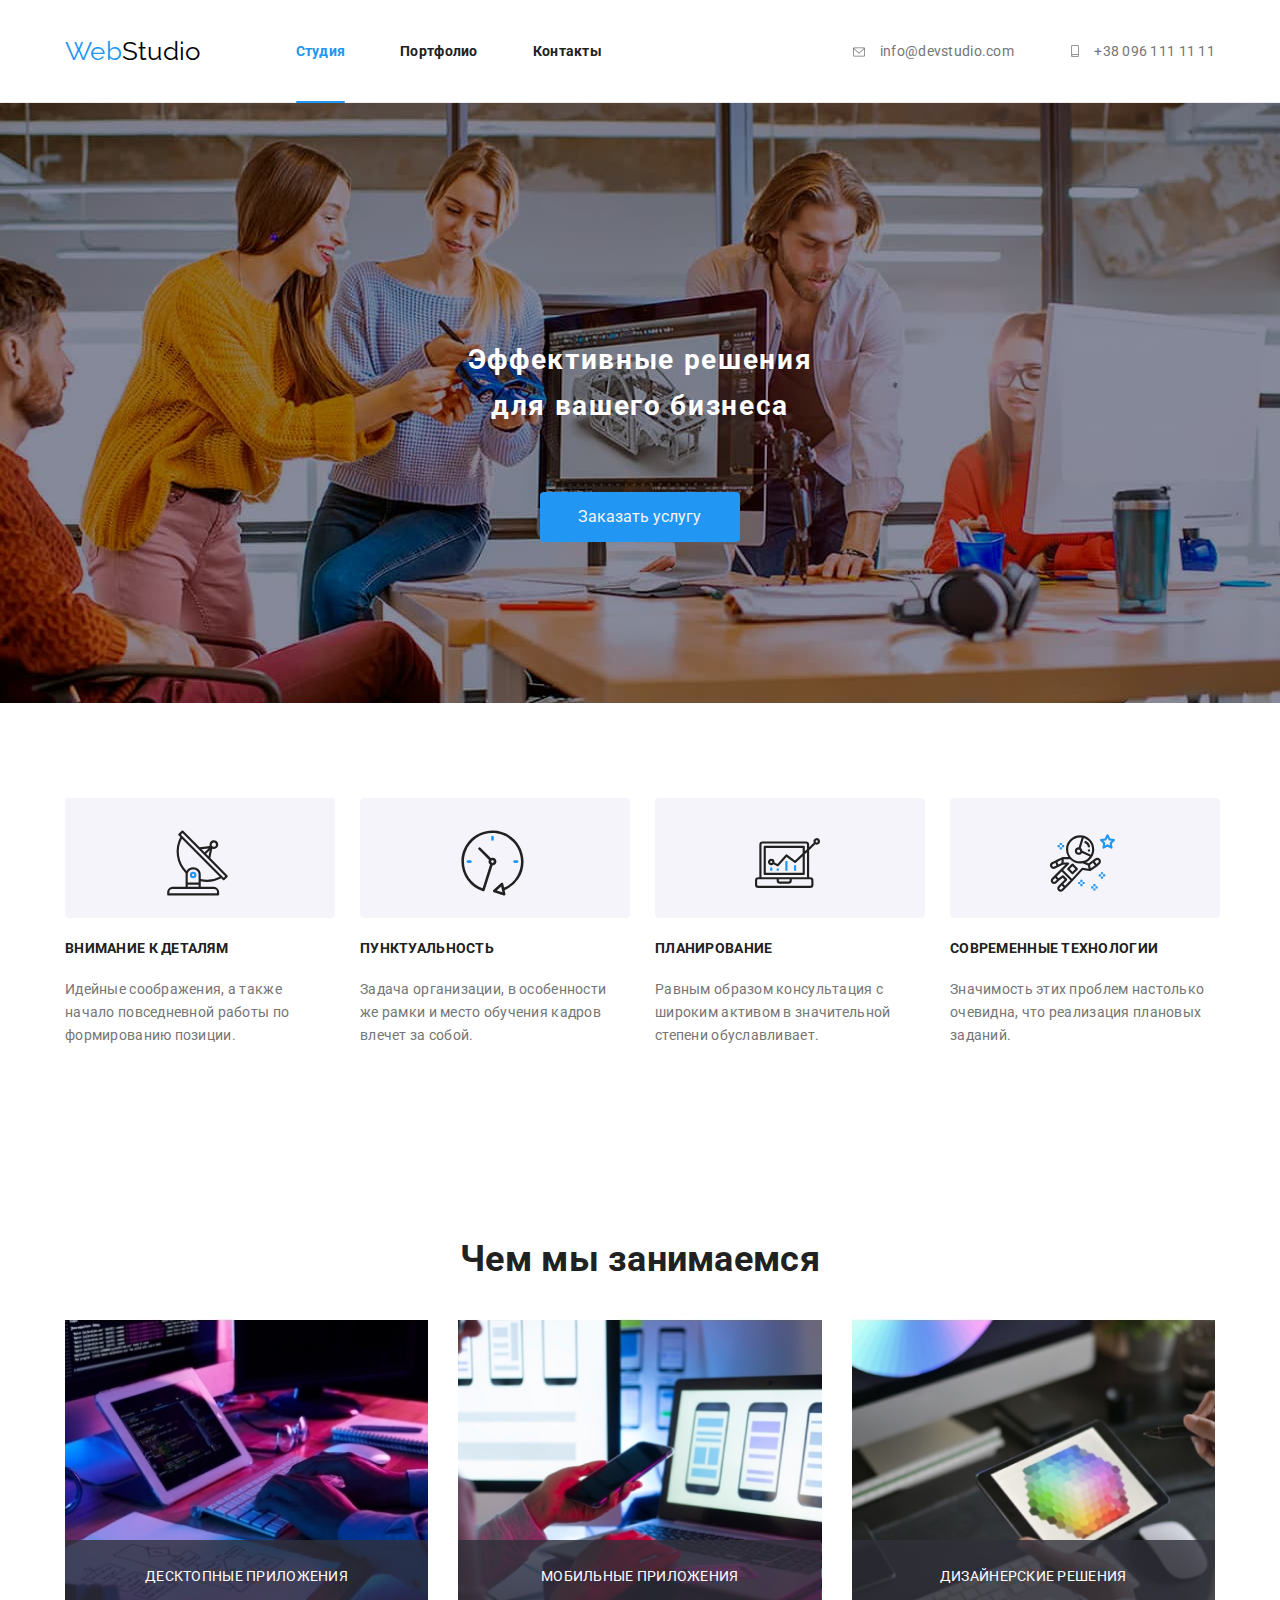
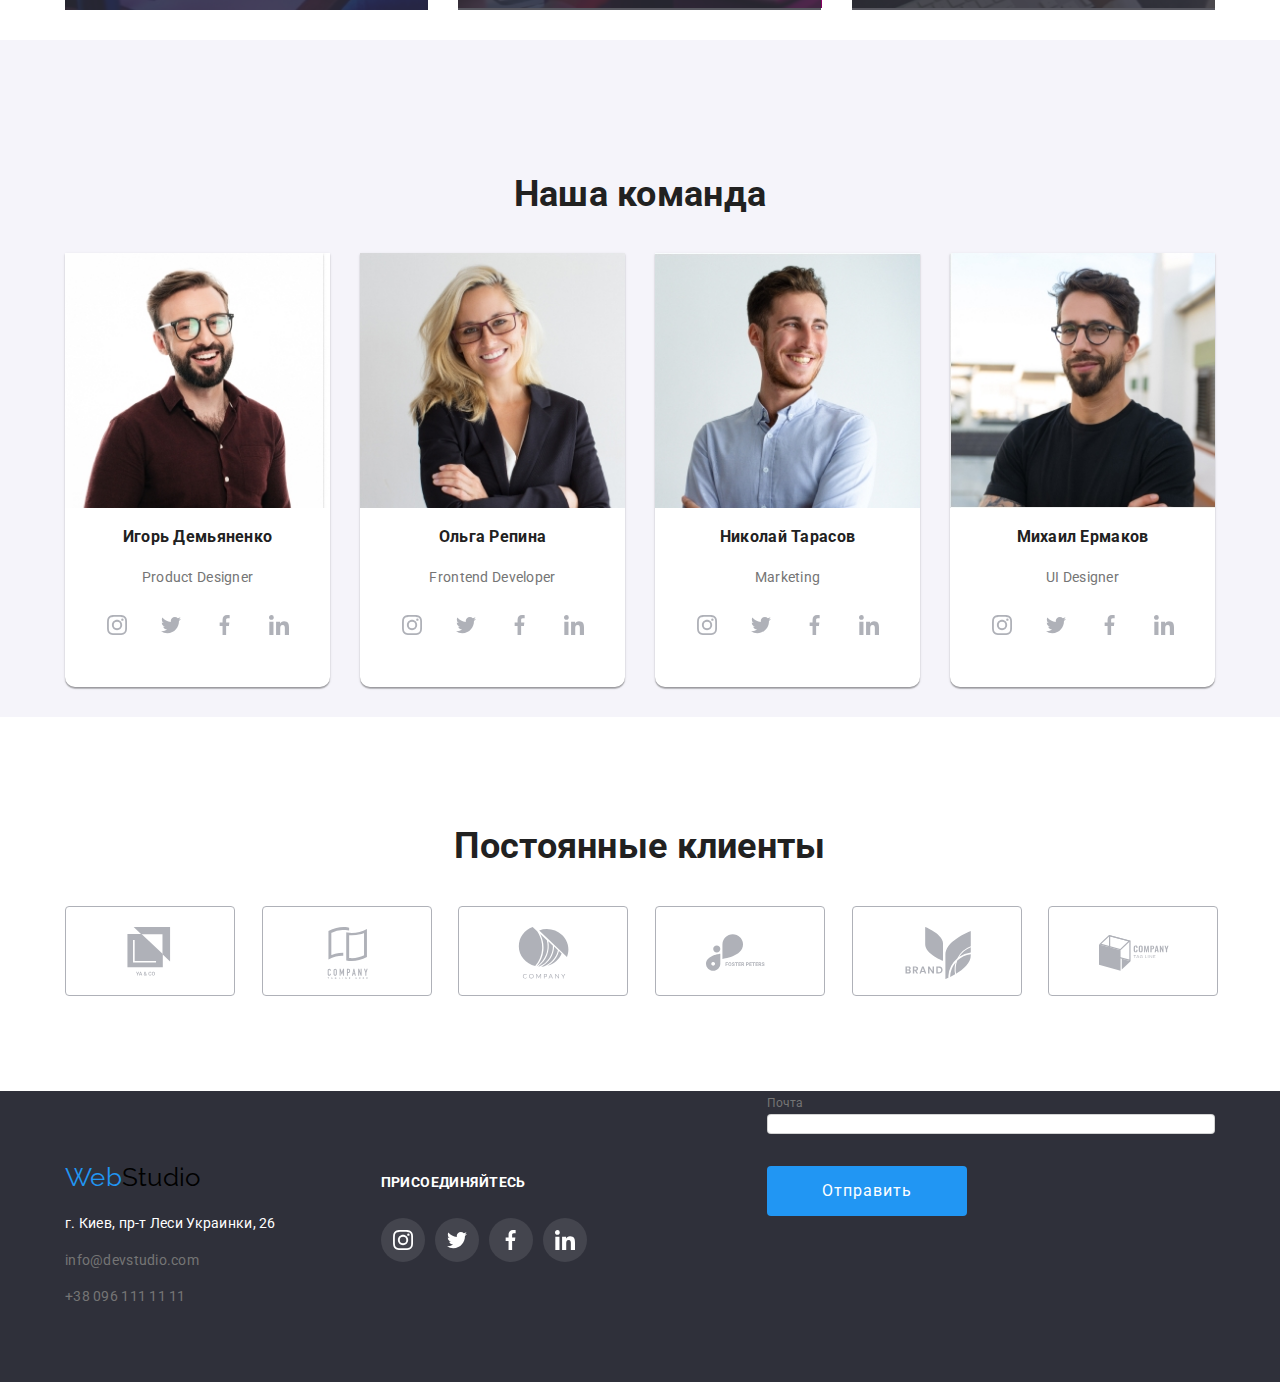
==== index.html @ 403ca0a2 "Added speite for forms" ====
<!DOCTYPE html>
<html lang="en">

<head>
    <meta charset="UTF-8">
    <meta name="viewport" content="width=device-width, initial-scale=1.0">
    <title>Web Studio</title>
    <link rel="stylesheet" href="./css/styles.css" />
    <link href="https://fonts.googleapis.com/css2?family=Raleway:wght@700&family=Roboto:wght@400;700&display=swap"
        rel="stylesheet">
    <link rel="stylesheet" href="./css/normalize.css">

</head>

<body>
    <header class="page-header">
        <div class="container flexbox">
            <nav class="navigation">
                <!--site logo-->
                <a class="link" href="./index.html"><span class="logo"><span
                            class="part-logo">Web</span>Studio</span></a>
                <!--site menu-->
                <ul class="list list-tab">
                    <li class="active menu-item">
                        <a class="link" href="./index.html">
                            <span class="main-menu">Студия</span>
                        </a>
                    </li>
                    <li class="menu-item">
                        <a class="link main-menu" href="./portfolio.html">
                            <span class="main-menu">Портфолио</span>
                        </a>
                    </li>
                    <li class="menu-item">
                        <a class="link" href="./contact">
                            <span class="main-menu">Контакты</span>
                        </a>
                    </li>
                </ul>
            </nav>
            <!--contacts-->

            <ul class="list list-tab">
                <li class="menu-item">
                    <a class="link contacts-item" href="mailto:info@devstudio.com">
                        <svg class="e-mail">
                            <use href="./img/symbol-defs.svg#e-mail"></use>
                        </svg>
                        info@devstudio.com </a>
                </li>
                <li class="menu-item">
                    <a class="link contacts-item" href="tel:+380961111111">
                        <svg class="phone">
                            <use href="./img/symbol-defs.svg#tel"></use>
                        </svg>
                        +38 096 111 11 11
                    </a>
                </li>
            </ul>

        </div>
    </header>
    <main>
        <!--Slidebar-->
        <section class="hero">
            <div class="container flexbox">
                <div class="slidebar">
                    <h1>Эффективные решения<br>для вашего бизнеса</h1>
                    <button class="btn-main" type="button" data-open-modal>Заказать услугу</button>
                </div>
            </div>
        </section>
        <!--Our advantages-->
        <section class="advantages">
            <div class="container">
                <ul class="list advantages-list">
                    <li class="advantages-item">

                        <div class="advantages-icon-bg">
                            <svg class="advantages-icon">
                                <use href="./img/symbol-defs.svg#antenna"></use>
                            </svg>
                        </div>
                        <h4><span class="advantages-title">
                                Внимание к деталям
                            </span></h4>
                        <p class=".advantages-content">Идейные соображения, а также начало повседневной работы по
                            формированию позиции.</p>
                    </li>
                    <li class="advantages-item">
                        <div class="advantages-icon-bg">
                            <svg class="advantages-icon">
                                <use href="./img/symbol-defs.svg#clock"></use>
                            </svg>
                        </div>
                        <h4><span class="advantages-title">Пунктуальность</span></h4>
                        <p class=".advantages-content">Задача организации, в особенности же рамки и место обучения
                            кадров влечет за собой.</p>
                    </li>
                    <li class="advantages-item">
                        <div class="advantages-icon-bg">
                            <svg class="advantages-icon">
                                <use href="./img/symbol-defs.svg#diagram"></use>
                            </svg>
                        </div>
                        <h4><span class="advantages-title">Планирование</span></h4>
                        <p>Равным образом консультация с широким активом в значительной
                            степени обуславливает.</p>
                    </li>
                    <li class="advantages-item">
                        <div class="advantages-icon-bg">
                            <svg class="advantages-icon">
                                <use href="./img/symbol-defs.svg#astronaut"></use>
                            </svg>
                        </div>
                        <h4>
                            <span class="advantages-title">Современные технологии</span>
                        </h4>
                        <p class=".advantages-content">Значимость этих проблем настолько очевидна, что реализация
                            плановых заданий.</p>

                    </li>
                </ul>
            </div>
        </section>
        <!--What we do-->
        <section class="services">
            <div class="container">
                <h2>Чем мы занимаемся</h2>
                <ul class="list services-list">
                    <li class="services-item">
                        <img src="./img/img-what-we-do-01.jpg" width="370" alt="Десктопные приложения">
                        <div class="services-text  services-title">
                            <span>Десктопные приложения</span>
                        </div>
                    </li>
                    <li class="services-item">
                        <img src="./img/img-what-we-do-02.jpg" width="370" alt="Мобильные приложения">
                        <div class="services-text services-title">
                            <span>Мобильные приложения</span>
                        </div>
                    </li>
                    <li class="services-item">
                        <img src="./img/img-what-we-do-03.jpg" width="370" alt="Дизайнерские решения">
                        <div class="services-text  services-title">
                            <span>Дизайнерские решения</span>
                        </div>
                    </li>
                </ul>
            </div>
        </section>
        <!--Our team-->
        <section class="section team">
            <div class="container">
                <h2>Наша команда</h2>
                <ul class="list team-list">
                    <li class="team-item">
                        <div class="name card">
                            <img src="./img/team-01.jpg" width="270" alt="Игорь Демьяненко - Product Designer" />
                            <h3><span>Игорь Демьяненко</span></h3>
                            <p>Product Designer</p>
                            <div class="sl-card">
                                <ul class="list sl-icon-list">
                                    <li class="sl-icon-item">
                                        <a class="sl-icon-link" href="https://www.instagram.com" target="_blank">
                                            <svg class="sl-icon">
                                                <use href="./img/symbol-defs.svg#instagram"></use>
                                            </svg>
                                        </a>
                                    </li>
                                    <li class="sl-icon-item">
                                        <a class="sl-icon-link" href="https://twitter.com" target="_blank">
                                            <svg class="sl-icon">
                                                <use href="./img/symbol-defs.svg#twitter"></use>
                                            </svg>
                                        </a>
                                    </li>
                                    <li class="sl-icon-item">
                                        <a class="sl-icon-link" href="https://www.facebook.com" target="_blank">
                                            <svg class="sl-icon">
                                                <use href="./img/symbol-defs.svg#facebook"></use>
                                            </svg>
                                        </a>
                                    </li>
                                    <li class="sl-icon-item">
                                        <a class="sl-icon-link" href="https://www.linkedin.com" target="_blank">
                                            <svg class="sl-icon">
                                                <use href="./img/symbol-defs.svg#linkedin"></use>
                                            </svg>
                                        </a>
                                    </li>
                                </ul>

                            </div>
                        </div>
                    </li>
                    <li class="team-item">
                        <div class="name card">
                            <img src="./img/team-02.jpg" width="270" alt="Ольга Репина - Frontend Developer" />
                            <h3><span>Ольга Репина</span></h3>
                            <p>Frontend Developer</p>
                            <div class="sl-card">
                                <ul class="list sl-icon-list">
                                    <li class="sl-icon-item">
                                        <a class="sl-icon-link" href="https://www.instagram.com" target="_blank">
                                            <svg class="sl-icon">
                                                <use href="./img/symbol-defs.svg#instagram"></use>
                                            </svg>
                                        </a>
                                    </li>
                                    <li class="sl-icon-item">
                                        <a class="sl-icon-link" href="https://twitter.com" target="_blank">
                                            <svg class="sl-icon">
                                                <use href="./img/symbol-defs.svg#twitter"></use>
                                            </svg>
                                        </a>
                                    </li>
                                    <li class="sl-icon-item">
                                        <a class="sl-icon-link" href="https://www.facebook.com" target="_blank">
                                            <svg class="sl-icon">
                                                <use href="./img/symbol-defs.svg#facebook"></use>
                                            </svg>
                                        </a>
                                    </li>
                                    <li class="sl-icon-item">
                                        <a class="sl-icon-link" href="https://www.linkedin.com" target="_blank">
                                            <svg class="sl-icon">
                                                <use href="./img/symbol-defs.svg#linkedin"></use>
                                            </svg>
                                        </a>
                                    </li>
                                </ul>

                            </div>
                        </div>
                    </li>
                    <li class="team-item">
                        <div class="name card">
                            <img src="./img/team-03.jpg" width="270" alt="Николай Тарасов - Marketing" />
                            <h3><span>Николай Тарасов</span></h3>
                            <p>Marketing</p>
                            <div class="sl-card">
                                <ul class="list sl-icon-list">
                                    <li class="sl-icon-item">
                                        <a class="sl-icon-link" href="https://www.instagram.com" target="_blank">
                                            <svg class="sl-icon">
                                                <use href="./img/symbol-defs.svg#instagram"></use>
                                            </svg>
                                        </a>
                                    </li>
                                    <li class="sl-icon-item">
                                        <a class="sl-icon-link" href="https://twitter.com" target="_blank">
                                            <svg class="sl-icon">
                                                <use href="./img/symbol-defs.svg#twitter"></use>
                                            </svg>
                                        </a>
                                    </li>
                                    <li class="sl-icon-item">
                                        <a class="sl-icon-link" href="https://www.facebook.com" target="_blank">
                                            <svg class="sl-icon">
                                                <use href="./img/symbol-defs.svg#facebook"></use>
                                            </svg>
                                        </a>
                                    </li>
                                    <li class="sl-icon-item">
                                        <a class="sl-icon-link" href="https://www.linkedin.com" target="_blank">
                                            <svg class="sl-icon">
                                                <use href="./img/symbol-defs.svg#linkedin"></use>
                                            </svg>
                                        </a>
                                    </li>
                                </ul>

                            </div>
                        </div>
                    </li>
                    <li class="team-item">
                        <div class="name card">
                            <img src="./img/team-04.jpg" width="270" alt="Михаил Ермаков - UI Designer" />
                            <h3><span>Михаил Ермаков</span></h3>
                            <p>UI Designer</p>
                            <div class="sl-card">
                                <ul class="list sl-icon-list">
                                    <li class="sl-icon-item">
                                        <a class="sl-icon-link" href="https://www.instagram.com" target="_blank">
                                            <svg class="sl-icon">
                                                <use href="./img/symbol-defs.svg#instagram"></use>
                                            </svg>
                                        </a>
                                    </li>
                                    <li class="sl-icon-item">
                                        <a class="sl-icon-link" href="https://twitter.com" target="_blank">
                                            <svg class="sl-icon">
                                                <use href="./img/symbol-defs.svg#twitter"></use>
                                            </svg>
                                        </a>
                                    </li>
                                    <li class="sl-icon-item">
                                        <a class="sl-icon-link" href="https://www.facebook.com" target="_blank">
                                            <svg class="sl-icon">
                                                <use href="./img/symbol-defs.svg#facebook"></use>
                                            </svg>
                                        </a>
                                    </li>
                                    <li class="sl-icon-item">
                                        <a class="sl-icon-link" href="https://www.linkedin.com" target="_blank">
                                            <svg class="sl-icon">
                                                <use href="./img/symbol-defs.svg#linkedin"></use>
                                            </svg>
                                        </a>
                                    </li>
                                </ul>

                            </div>
                        </div>
                    </li>
                </ul>
            </div>
        </section>
        <!--Regular customers-->
        <section class="customers">
            <div class="container">
                <h2 class="customers-title">Постоянные клиенты</h2>
                <ul class="list customers-list">
                    <li class="customers-item">
                        <a class="customers-link" href="#">
                            <svg class="customers-logo">
                                <use href="./img/symbol-defs.svg#customers-logo-01"></use>
                            </svg>
                        </a>
                    </li>
                    <li class="customers-item">
                        <a class="customers-link" href="">
                            <svg class="customers-logo">
                                <use href="./img/symbol-defs.svg#customers-logo-02"></use>
                            </svg>
                        </a>
                    </li>
                    <li class="customers-item">
                        <a class="customers-link" href="#">
                            <svg class="customers-logo">
                                <use href="./img/symbol-defs.svg#customers-logo-03"></use>
                            </svg>
                        </a>
                    </li>
                    <li class="customers-item">
                        <a class="customers-link" href="#">
                            <svg class="customers-logo">
                                <use href="./img/symbol-defs.svg#customers-logo-04"></use>
                            </svg>
                        </a>
                    </li>
                    <li class="customers-item">
                        <a class="customers-link" href="#">
                            <svg class="customers-logo">
                                <use href="./img/symbol-defs.svg#customers-logo-05"></use>
                            </svg>
                        </a>
                    </li>
                    <li class="customers-item">
                        <a class="customers-link" href="#">
                            <svg class="customers-logo">
                                <use href="./img/symbol-defs.svg#customers-logo-06"></use>
                            </svg>
                        </a>
                    </li>
                </ul>
            </div>
        </section>
    </main>

    <footer>
        <div class="container flexbox">
            <address class="contacts-box">

                <a class="link" href="./index.html">
                    <span class="logo"><span class="part-logo">Web</span>Studio</span>
                </a>
                <p>
                    <span class="address-text">г. Киев, пр-т Леси Украинки, 26</span>
                </p>
                <p>
                    <a class="link" href="mailto:info@devstudio.com">
                        <span class="address-text-link">info@devstudio.com</span>
                    </a>
                </p>
                <p>
                    <a class="link" href="tel:+380961111111">
                        <span class="address-text-link">+38 096 111 11 11</span>
                    </a>
                </p>

            </address>
            <div class="container sl">
                <span class="sl-title">присоединяйтесь</span>
                <ul class="list sl-list">
                    <li class="sl-icon-item">
                        <a class="sl-footer-link" href="https://www.instagram.com" target="_blank">
                            <svg class="sl-footer-icon">
                                <use href="./img/symbol-defs.svg#instagram"></use>
                            </svg>
                        </a>
                    </li>
                    <li class="sl-icon-item">
                        <a class="sl-footer-link" href="https://twitter.com" target="_blank">
                            <svg class="sl-footer-icon">
                                <use href="./img/symbol-defs.svg#twitter"></use>
                            </svg>
                        </a>
                    </li>
                    <li class="sl-icon-item">
                        <a class="sl-footer-link" href="https://www.facebook.com" target="_blank">
                            <svg class="sl-footer-icon">
                                <use href="./img/symbol-defs.svg#facebook"></use>
                            </svg>
                        </a>
                    </li>
                    <li class="sl-icon-item">
                        <a class="sl-footer-link" href="https://www.linkedin.com" target="_blank">
                            <svg class="sl-footer-icon">
                                <use href="./img/symbol-defs.svg#linkedin"></use>
                            </svg>
                        </a>
                    </li>
                </ul>

            </div>
            <form class="modal-form-footer">
                <label class="form-field-label">
                    <span class="form-field-title">Почта</span>
                    <input type="email" name="user-email" class="form-field" />
                </label>
                <button type="submit" class="btn-submit">Отправить</button>
            </form>
        </div>

    </footer>
    <div class="backdrop is-hidden" data-backdrop>-->
        <!--<div class="backdrop" data-backdrop>-->
        <div class="container">
            <div class="modal" data-close-modal>
                <button class="btn-modal">
                    <svg class="btn-close">
                        <use href="./img/symbol-defs.svg#close-button"></use>
                    </svg>
                </button>

                <form class="modal-form">
                    <span class="modal-title">Оставьте свои данные, мы вам перезвоним</span>
                    <label for="user-name" class="form-field-label">
                        <span class="form-field-title">Имя</span>
                        <input type="text" name="user-name" id="user-name" class="form-field" />
                    </label>
                    <label for="user-phone" class="form-field-label">
                        <span class="form-field-title">Телефон</span>
                        <input type="tel" name="user-phone" id="user-phone" class="form-field" />
                    </label>
                    <label class="form-field-label">
                        <span class="form-field-title">Почта</span>
                        <input type="email" name="user-email" class="form-field" />
                    </label>
                    <label>

                        <span class="form-field-title">Комментарий</span>
                        <div class="form-field">
                            <textarea name="user-message" class="form-field-comment" placeholder="Введите текст"
                                rows="5"></textarea>
                        </div>
                    </label>
                    <label for="checkbox" class="checkbox-label">
                        <input type="checkbox" class="checkbox visually-hidden" id="checkbox" checked />
                        <span>Соглашаюсь с рассылкой и принимаю </span>
                        <a href="">Условия договора</a>
                    </label>
                    <button type="submit" class="btn-submit">Отправить</button>
                </form>
            </div>
        </div>
    </div>
    <!--<script>
        const refs = {
            openModalBtn: document.querySelector("[data-open-modal]"),
            closeModalBtn: document.querySelector("[data-close-modal]"),
            backdrop: document.querySelector("[data-backdrop]"),
        };
        refs.openModalBtn.addEventListener("click", toggleModal);
        refs.closeModalBtn.addEventListener("click", toggleModal);

        refs.backdrop.addEventListener("click", logBackdropClick);

        function toggleModal() {
            refs.backdrop.classList.toggle("is-hidden");
        }
        function logBackdropClick() {
            console.log("Click");
        }

    </script>-->

</body>

</html>
---- css/styles.css ----
:root {
  --title-text-color: #212121;
  --main-text-color: #757575;
  --white-color: #fff;
  --assent-color: #2196f3;
  --logo-color: #000;
  --bg-color: #f5f4fa;
  --secondr-bg-color: #2f303a;
}

html {
  box-sizing: border-box;
}

*,
*::before,
*::after {
  box-sizing: inherit;
}

body {
  color: var(--main-text-color);
  background-color: var(--white-color);
  font-family: "Roboto", sans-serif;
  font-size: 14px;
  font-weight: 400;
  line-height: 1.625;
  letter-spacing: 0.02em;
}
img {
  display: block;
  max-width: 100%;
  height: auto;
}
textarea {
  resize: none;
  border: 0px;
}
.page-header {
  padding-top: 30px;
  padding-bottom: 30px;
  border-bottom: 1px solid #ececec;
}
.page-header .flexbox {
  justify-content: flex-end;
  align-items: center;
}
.container {
  width: 1200px;
  padding-left: 25px;
  padding-right: 25px;
  margin-right: auto;
  margin-left: auto;
}

.flexbox {
  display: flex;
}

/*footer*/
footer {
  display: block;
  text-decoration: none;
  background-color: var(--secondr-bg-color);
}

.address-text {
  font-style: normal;
  color: var(--white-color);
}
.address-text-link {
  display: block;
  font-style: normal;
  color: var(--main-text-color);
}
.address-text {
  font-style: normal;
}

.list {
  list-style-type: none;
  margin: 0;
  padding: 0;
}
.list-tab {
  display: flex;
}

h1 {
  font-size: 44px;
  color: var(--white-color);
  letter-spacing: 0.06em;
}
h2 {
  font-size: 36px;
  color: var(--title-text-color);
  text-align-last: center;
}
h3 {
  font-size: 16px;
  color: var(--title-text-color);
}
h4 {
  font-size: 14px;
  color: var(--title-text-color);
}

/*header*/
.logo {
  font-family: "Raleway", sans-serif;
  font-size: 26px;
  color: var(--logo-color);
  font-style: normal;
  margin-right: 95px;
}
.part-logo {
  font-family: "Raleway", sans-serif;
  font-size: 26px;
  color: var(--assent-color);
}
.main-menu:hover,
.main-menu:focus,
.contacts-item:hover,
.contacts-item:focus,
.link:hover,
.link:focus {
  color: var(--assent-color);
  transition: 250ms cubic-bezier(0.4, 0, 0.2, 1);
}
.main-menu {
  color: var(--title-text-color);
  font-weight: 700;
  font-size: 14px;
}
.menu-item:not(:last-child) {
  margin-right: 55px;
}
.link {
  display: block;
  text-decoration: none;
}

li a span {
  color: var(--title-text-color);
}
li.active a span {
  color: var(--assent-color);
}
.active {
  position: relative;
}
.active::after {
  content: "";
  position: absolute;
  left: 0;
  bottom: -40px;
  width: 100%;
  height: 2px;
  background-color: var(--assent-color);
  border-radius: 2px;
  transition: 250ms cubic-bezier(0.4, 0, 0.2, 1);
}
/*.list-tab li a span {
  float: left;
  padding: 10px 18px;
  margin-right: 4px;
  word-wrap: normal;
  margin-bottom: 20px;
}*/
.contacts-item {
  color: var(--main-text-color);
  font-weight: 400;
  font-size: 14px;
  line-height: 16px;
  letter-spacing: 0.02em;
}

.contacts-bloc:not(:last-child) {
  margin-left: 50px;
}
.navigation {
  display: flex;
  align-items: center;
  margin-right: auto;
}

/*main content*/
.backdrop {
  position: fixed;
  top: 0;
  left: 0;
  width: 100%;
  height: 100%;
  background: rgba(0, 0, 0, 0.2);
}
.backdrop.is-hidden {
  opacity: 0;
  pointer-events: none;
  transition: 250ms cubic-bezier(0.4, 0, 0.2, 1);
}

.modal {
  position: absolute;
  top: 50%;
  left: 50%;
  transform: translate(-50%, -50%);
  width: 530px;
  height: 580px;
  background-color: var(--white-color);
  box-shadow: 0px 1px 3px rgba(0, 0, 0, 0.12), 0px 1px 1px rgba(0, 0, 0, 0.14),
    0px 2px 1px rgba(0, 0, 0, 0.2);
  border-radius: 4px;
  transition: 250ms cubic-bezier(0.4, 0, 0.2, 1);
}

.modal-title {
  margin-top: 40px;
  margin-bottom: 12px;
  font-weight: bold;
  font-size: 20px;
  line-height: 23px;
  text-align: center;
  letter-spacing: 0.02em;
  color: var(--title-text-color);
}
.form-field-title {
  font-weight: normal;
  font-size: 12px;
  line-height: 14px;
  letter-spacing: 0.01em;
  color: var(--main-text-color);
}
.form-field-label {
  margin-bottom: 10px;
}
.modal-form {
  display: flex;
  flex-wrap: wrap;
  justify-content: space-between;
  align-items: flex-start;
  width: 448px;
  padding-right: 10px;
  margin-right: 40px;
  margin-left: 40px;
}
.form-field {
  width: 448px;
  border: 1px solid rgba(33, 33, 33, 0.2);
  box-sizing: border-box;
  border-radius: 4px;
}
.form-field-comment {
  margin: 12px 16px;
}
.form-field-comment::placeholder {
  padding-top: 12px;
  font-size: 12px;
  line-height: 14px;
  letter-spacing: 0.01em;
  color: rgba(117, 117, 117, 0.5);
}
.checkbox-label {
  width: 100%;
  margin: 20px 0;
}
.checkbox-label a {
  color: var(--accent-color);
}
.checkbox-label span::before {
  content: "";
  display: inline-block;
  width: 16px;
  height: 17px;
  border-radius: 50%;
  border: 2px solid white;
  margin-right: 10px;
  vertical-align: middle;
}
.btn-submit {
  width: 200px;
  height: 50px;
  margin-top: 30px;
  margin-left: auto;
  margin-right: auto;
  background-color: var(--assent-color);
  border: none;
  color: var(--white-color);
  font-size: 16px;
  border-radius: 4px;
  text-align: center;
  letter-spacing: 0.06em;
}
.btn-modal {
  position: absolute;
  right: 10px;
  top: 10px;
  background-color: var(--white-color);
  width: 30px;
  height: 30px;
  border: 1px solid rgba(0, 0, 0, 0.1);
  border-radius: 50%;
  box-sizing: border-box;
}

.btn-close {
  width: 11px;
  height: 11px;
}

.sorter {
  display: flex;
  justify-content: center;
}

.slidebar {
  text-align: center;
  display: block;
  margin-left: auto;
  margin-right: auto;
  padding-top: 215px;
}
.sorter-list {
  display: flex;
  flex-wrap: wrap;
  margin: -15px;
}
.projects-item {
  width: calc((100% - 30px * 3) / 3);
  margin-right: 30px;
  margin-bottom: 30px;
}
.projects-item:nth-child(3n) {
  margin-right: 0;
}
.project-card {
  background: var (--white-color);
}
.project-card:hover {
  background: var (--white-color);
  border: 1px solid #eeeeee;
  box-sizing: border-box;
  box-shadow: 0px 1px 1px rgba(0, 0, 0, 0.12), 0px 4px 4px rgba(0, 0, 0, 0.06),
    1px 4px 6px rgba(0, 0, 0, 0.16);
}
.project-overlay {
  position: relative;

  margin-left: auto;
  margin-right: auto;
  background-color: #bdbdbd;
  overflow: hidden;
}
.project-overlay:hover .overlay {
  transform: translateY(0);
}
.overlay {
  position: absolute;
  top: 0;
  left: 0;
  width: 100%;
  height: 100%;
  background: rgba(33, 150, 243, 0.9);

  transform: translateY(100%);
  transition: transform 250ms ease;
}

.overlay > p {
  color: var(--white-color);
  padding: 63px 24px;
  margin: 0;
  font-family: Roboto;
  font-size: 18px;
  line-height: 28px;
  letter-spacing: 0.03em;
}

.overlay code {
  display: inline-block;
  padding: 2px 4px;
  border-radius: 2px;
  background-color: #fff;
  color: #2a2a2a;
}
/*.project-item {
  width: calc((100% - 30px * 2) / 3);
  margin-right: 30px;
  margin-bottom: 30px;
}

.project-item:nth-child(3n) {
  margin-right: 0;
}

.project-item:nth-last-child(-n + 3) {
  margin-bottom: 0;
}*/
.caption {
  padding-left: 25px;
}

.hero {
  background-image: url(../img/slidebar-001.jpg);
  max-width: 1600px;
  height: 600px;
  background-repeat: no-repeat;
  background-position: center;
}
.btn-main {
  background-color: var(--assent-color);
  border: none;
  color: var(--bg-color);
  font-size: 16px;
  border-radius: 4px;
  margin-top: 45px;
  width: 200px;
  height: 50px;
}

.btn {
  background-color: var(--bg-color);
  border: none;
  color: var(--title-text-color);
  font-size: 16px;
  border-radius: 4px;
  margin-right: 10px;
  margin-bottom: 50px;
  margin-top: 110px;
  padding: 10px 25px;
}

.btn:hover {
  background-color: var(--assent-color);
  color: var(--white-color);
  box-shadow: drop-shadow(0px 4px 4px rgba(0, 0, 0, 0.25));
  transition: 250ms cubic-bezier(0.4, 0, 0.2, 1);
}
.btn-group {
  display: inline-block;
}

.btn-group:hover {
  color: var(--white-color);
  box-shadow: drop-shadow(0px 4px 4px rgba(0, 0, 0, 0.25));
}
.section {
  padding-top: 110px;
}

.customers-title {
  margin-top: 100px;
}
.advantages {
  padding-top: 95px;
}
.advantages-title {
  text-transform: uppercase;
}
.advantages-content {
  letter-spacing: 0.03em;
}
.advantages-list {
  display: flex;
}
.advantages-item {
  width: calc((100% - 30px * 3) / 4);
  margin-right: 30px;
  margin-bottom: 30px;
}
.advantages-item:nth-child(4n) {
  margin-right: 0;
}
.services {
  padding-top: 110px;
}
.services-list {
  display: flex;
}

.services-item {
  position: relative;
  width: calc((100% - 30px * 2) / 3);
  margin-right: 30px;
  margin-bottom: 30px;
}

.services-item:nth-child(3n) {
  margin-right: 0;
}

.services-text {
  position: absolute;
  left: 0;
  bottom: 0;
  width: 363px;
  height: 70px;
  background: rgba(47, 48, 58, 0.8);
}
.services-title {
  text-transform: uppercase;
  color: var(--white-color);
  text-align: center;
  padding-top: 25px;
}
.team {
  background: var(--bg-color);
  padding-top: 95px;
}

.team-list {
  display: flex;
  flex-wrap: wrap;
  /* margin: -15px; */
}

.team-item {
  width: calc((100% - 30px * 3) / 4);
  margin-right: 30px;
  margin-bottom: 30px;
}

.team-item:nth-child(4n) {
  margin-right: 0;
}
.name {
  text-align: center;
}
.card {
  background: var(--white-color);
  border-bottom-right-radius: 10px;
  border-bottom-left-radius: 10px;
  box-shadow: 0px 1px 3px rgba(0, 0, 0, 0.12), 0px 1px 1px rgba(0, 0, 0, 0.14),
    0px 2px 1px rgba(0, 0, 0, 0.2);
}
/*icons*/
.sl-icon-list {
  display: flex;
  justify-content: center;
  padding-bottom: 40px;
}
.sl-icon-item:not(:last-child) {
  margin-right: 10px;
}
.sl-icon-link {
  display: flex;
  justify-content: center;
  align-items: center;
  width: 44px;
  height: 44px;
  border-radius: 50%;
}
.sl-icon-link:hover {
  width: 44px;
  height: 44px;
  border-radius: 50%;
  background-color: var(--assent-color);
  transition: 250ms cubic-bezier(0.4, 0, 0.2, 1);
}
.sl-icon-link:hover .sl-icon {
  fill: var(--white-color);
}
.sl-icon {
  width: 20px;
  height: 20px;
  fill: #afb1b8;
}
.customers {
  margin-top: 40px;
}
.customers-list {
  display: flex;
  flex-wrap: wrap;
  margin-bottom: 95px;
}
.customers-link {
  width: 170px;
  height: 90px;
  border: 1px solid #afb1b8;
  box-sizing: border-box;
  border-radius: 4px;
  display: block;
  text-decoration: none;
}

.customers-link:hover {
  border: 1px solid var(--assent-color);
  transition: 250ms cubic-bezier(0.4, 0, 0.2, 1);
}

.customers-logo {
  display: flex;
  justify-content: center;
  width: 70px;
  height: 52px;
  margin-top: 20px;
  margin-left: 50px;
}
.customers-item {
  width: calc((100% - 30px * 5) / 6);
  margin-right: 30px;
}
.customers-item:nth-child(6n) {
  margin-right: 0;
}
.contacts-box {
  margin-top: 65px;
  margin-bottom: 60px;
}
.sl {
  padding-top: 80px;
  padding-left: 85px;
}
.sl-title {
  color: var(--white-color);
  font-weight: bold;
  font-size: 14px;
  line-height: 16px;
  letter-spacing: 0.03em;
  text-transform: uppercase;
}
.sl-list {
  display: flex;
  flex-wrap: wrap;
  margin-top: 25px;
}

.sl-footer-link {
  display: flex;
  justify-content: center;
  align-items: center;
  width: 44px;
  height: 44px;
  border-radius: 50%;
  background-color: rgba(255, 255, 255, 0.1);
}
.sl-footer-icon {
  width: 20px;
  height: 20px;
  fill: var(--white-color);
}
.sl-footer-link:hover {
  width: 44px;
  height: 44px;
  border-radius: 50%;
  background-color: var(--assent-color);
}
.sl-footer-link:hover .sl-footer-icon {
  background-color: var(--assent-color);
  transition: 250ms cubic-bezier(0.4, 0, 0.2, 1);
}
.e-mail {
  width: 16px;
  height: 12px;
  margin-bottom: -2px;
  margin-right: 10px;
  fill: var(--main-text-color);
}
.phone {
  width: 12px;
  height: 16px;
  margin-bottom: -3px;
  margin-right: 10px;
  fill: var(--main-text-color);
}
.contacts-item:hover .phone {
  fill: var(--assent-color);
}
.contacts-item:hover .e-mail {
  fill: var(--assent-color);
}
/*.advantages-item::before {
  content: " ";
  display: block;
  width: 270px;
  height: 120px;
  background: #f5f4fa;
  border-radius: 4px;
  background-image: url(../img/symbol-defs.svg#antenna);
}*/
.advantages-icon-bg {
  width: 270px;
  height: 120px;
  background: #f5f4fa;
  border-radius: 4px;
}
.advantages-icon {
  width: 65px;
  height: 70px;
  margin-top: 30px;
  margin-bottom: 30px;
  margin-left: 100px;
}
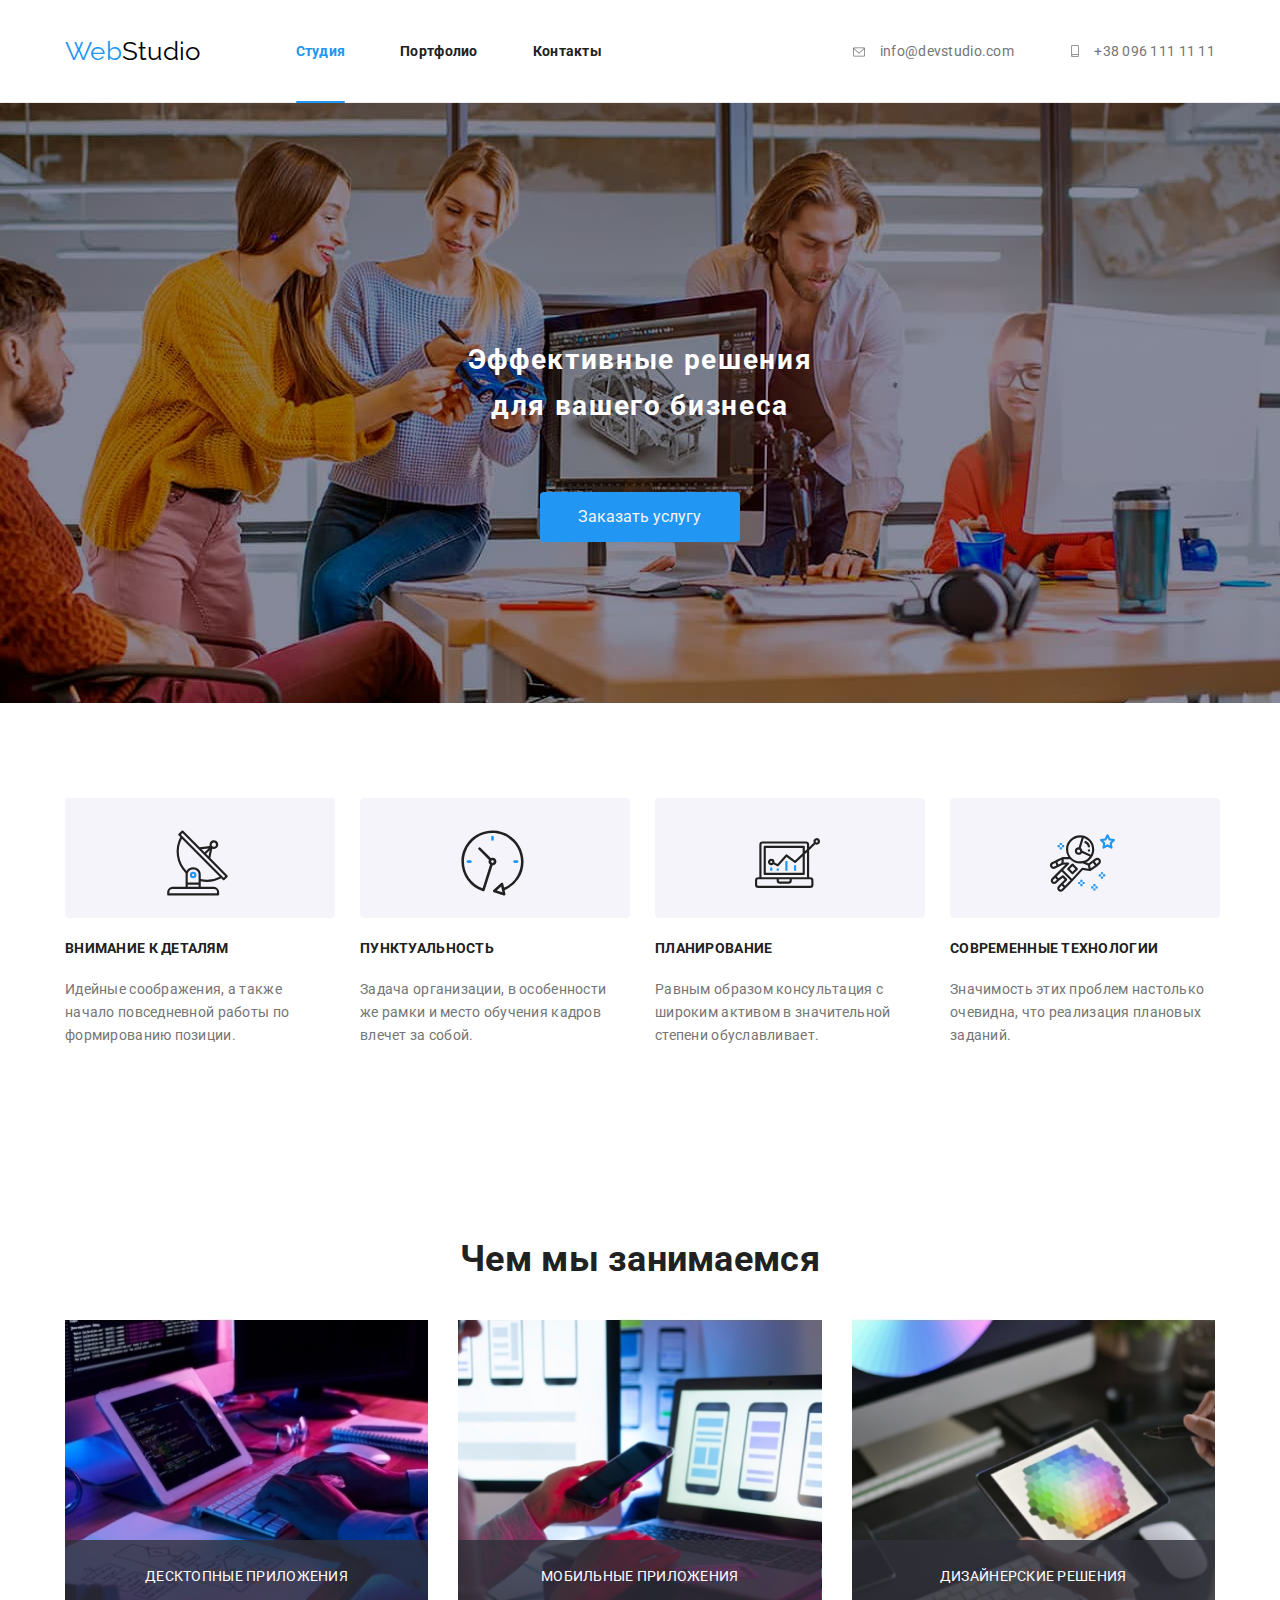
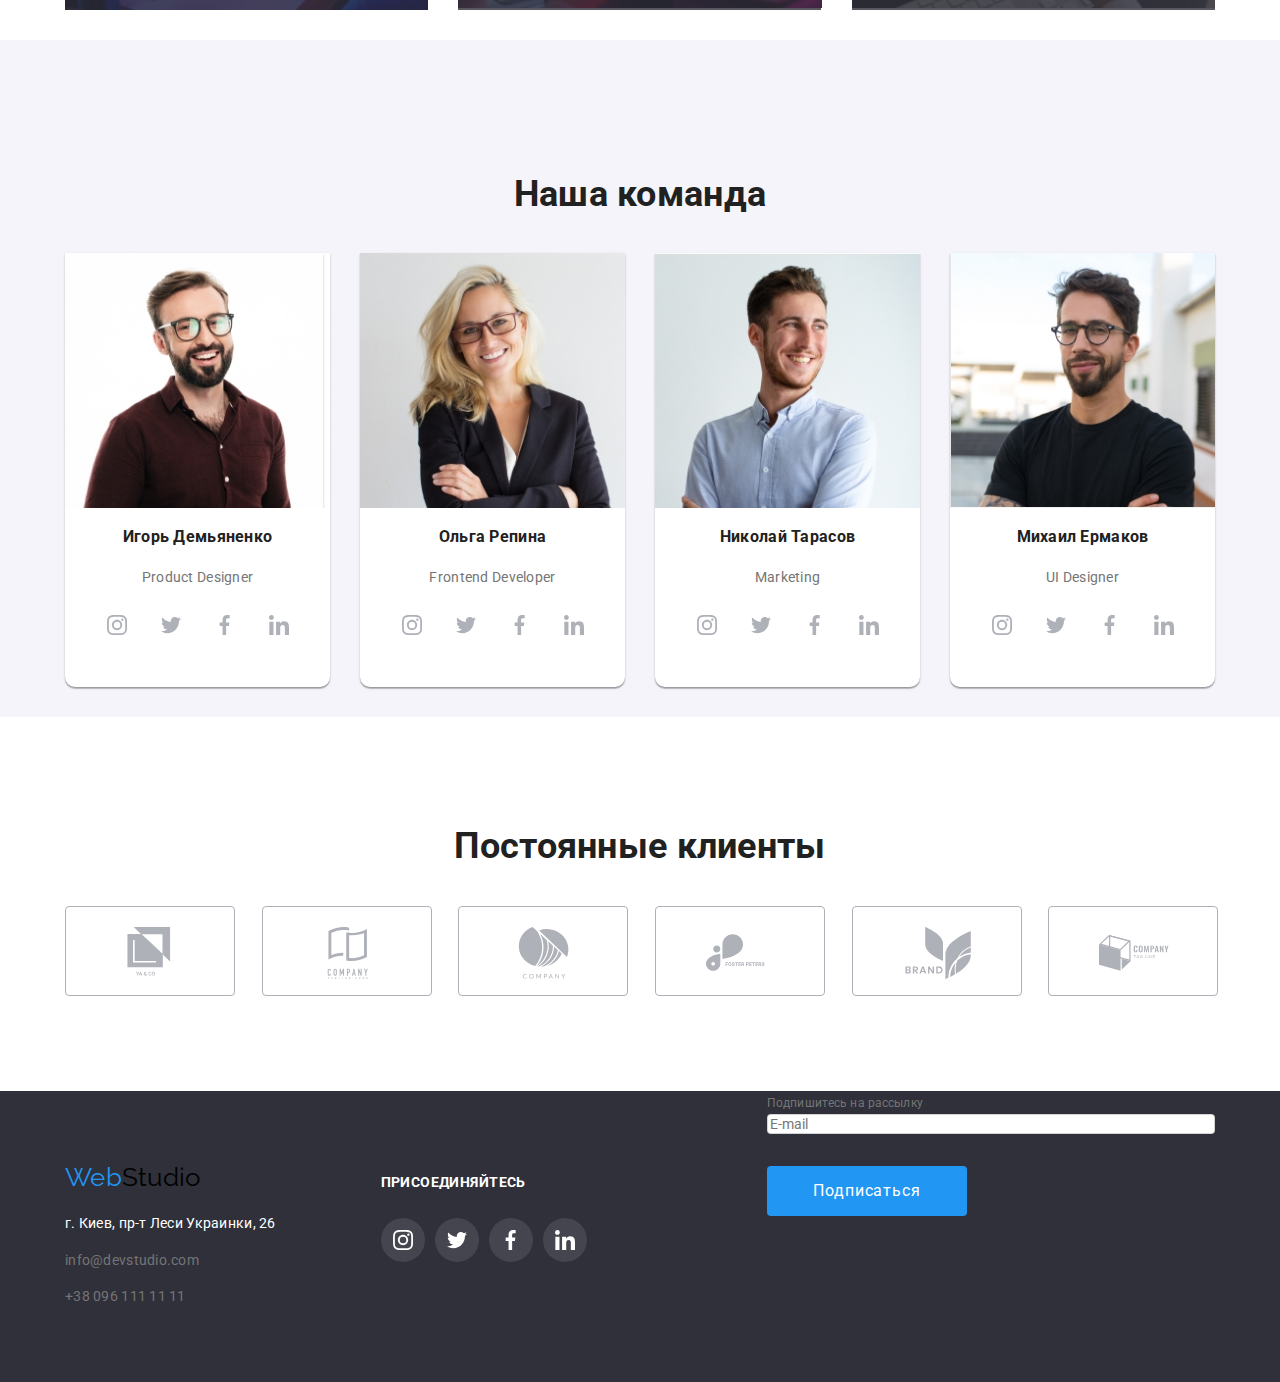
==== commit d7700a49: "Added form in footer" ====
--- a/index.html
+++ b/index.html
@@ -427,10 +427,10 @@
             </div>
             <form class="modal-form-footer">
                 <label class="form-field-label">
-                    <span class="form-field-title">Почта</span>
-                    <input type="email" name="user-email" class="form-field" />
+                    <span class="form-field-title">Подпишитесь на рассылку</span>
+                    <input type="email" name="user-email" class="form-field" placeholder="E-mail" />
                 </label>
-                <button type="submit" class="btn-submit">Отправить</button>
+                <button type="submit" class="btn-submit">Подписаться</button>
             </form>
         </div>
 
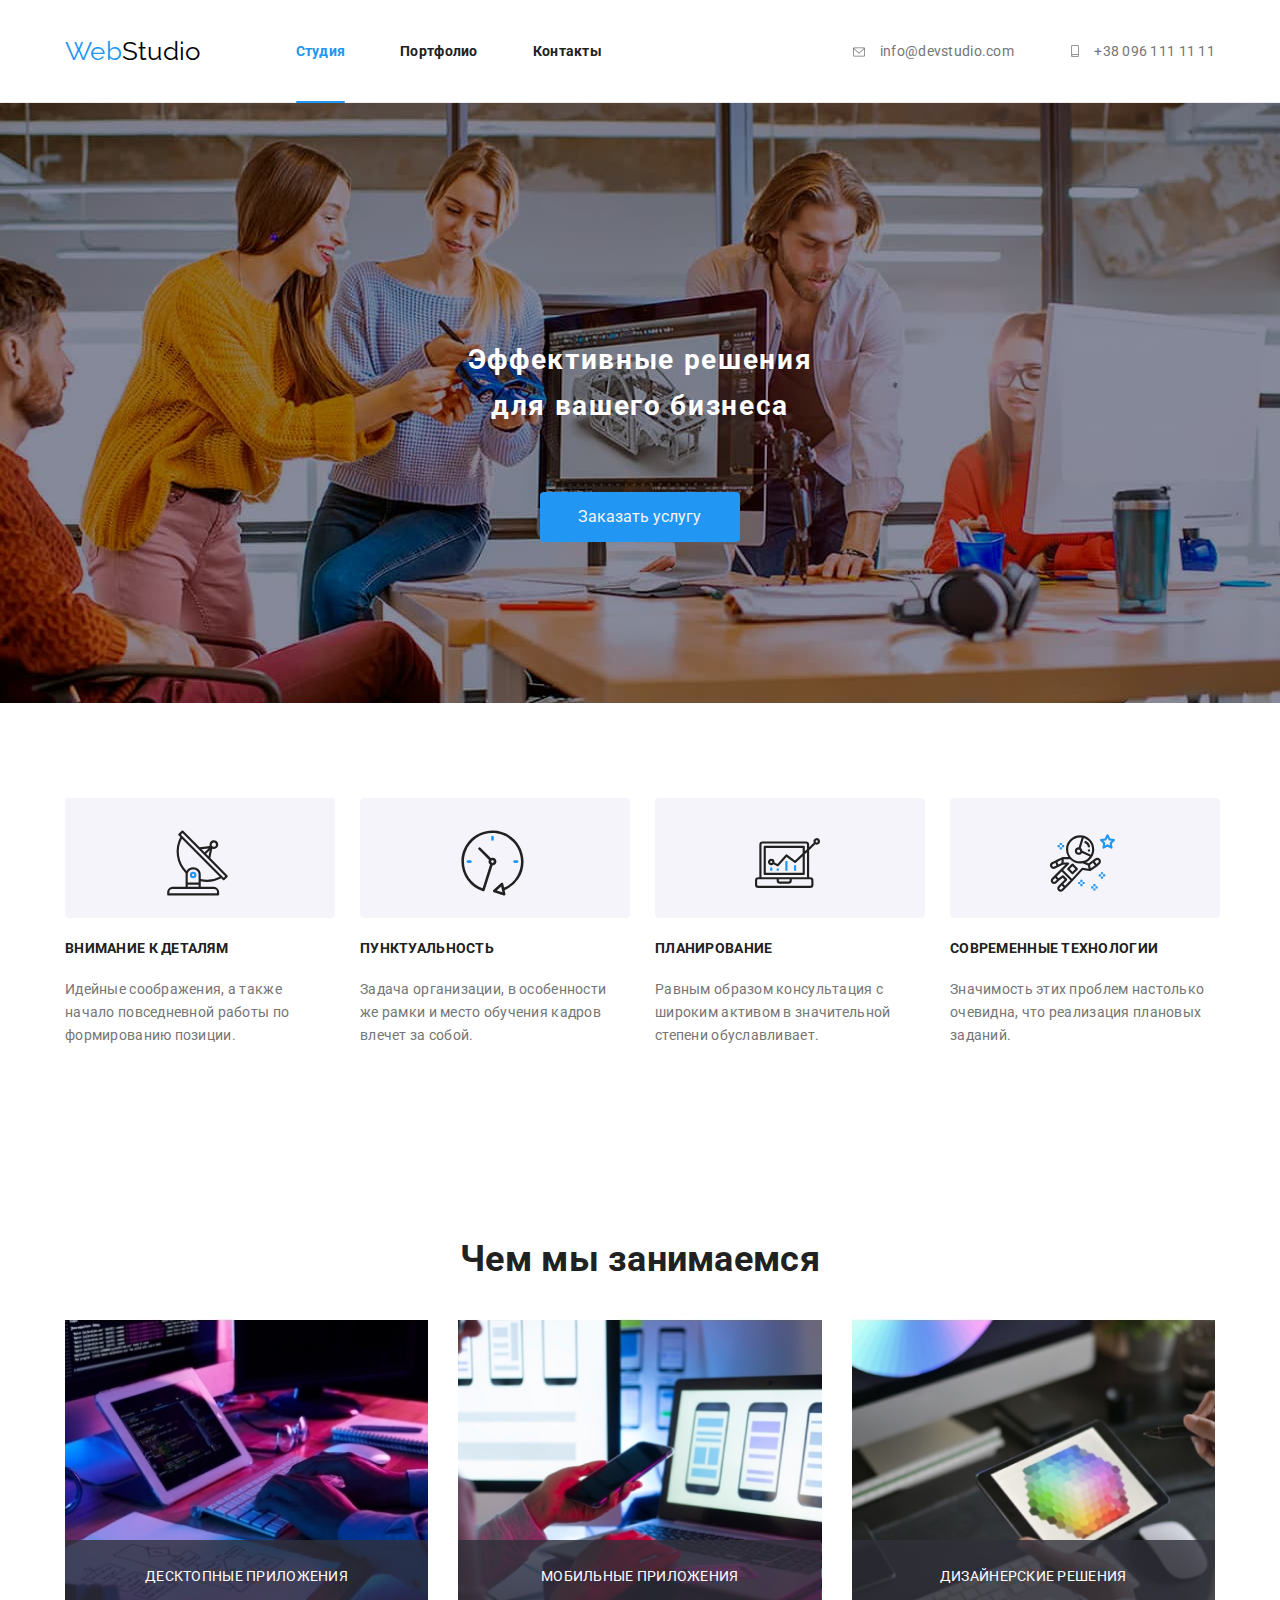
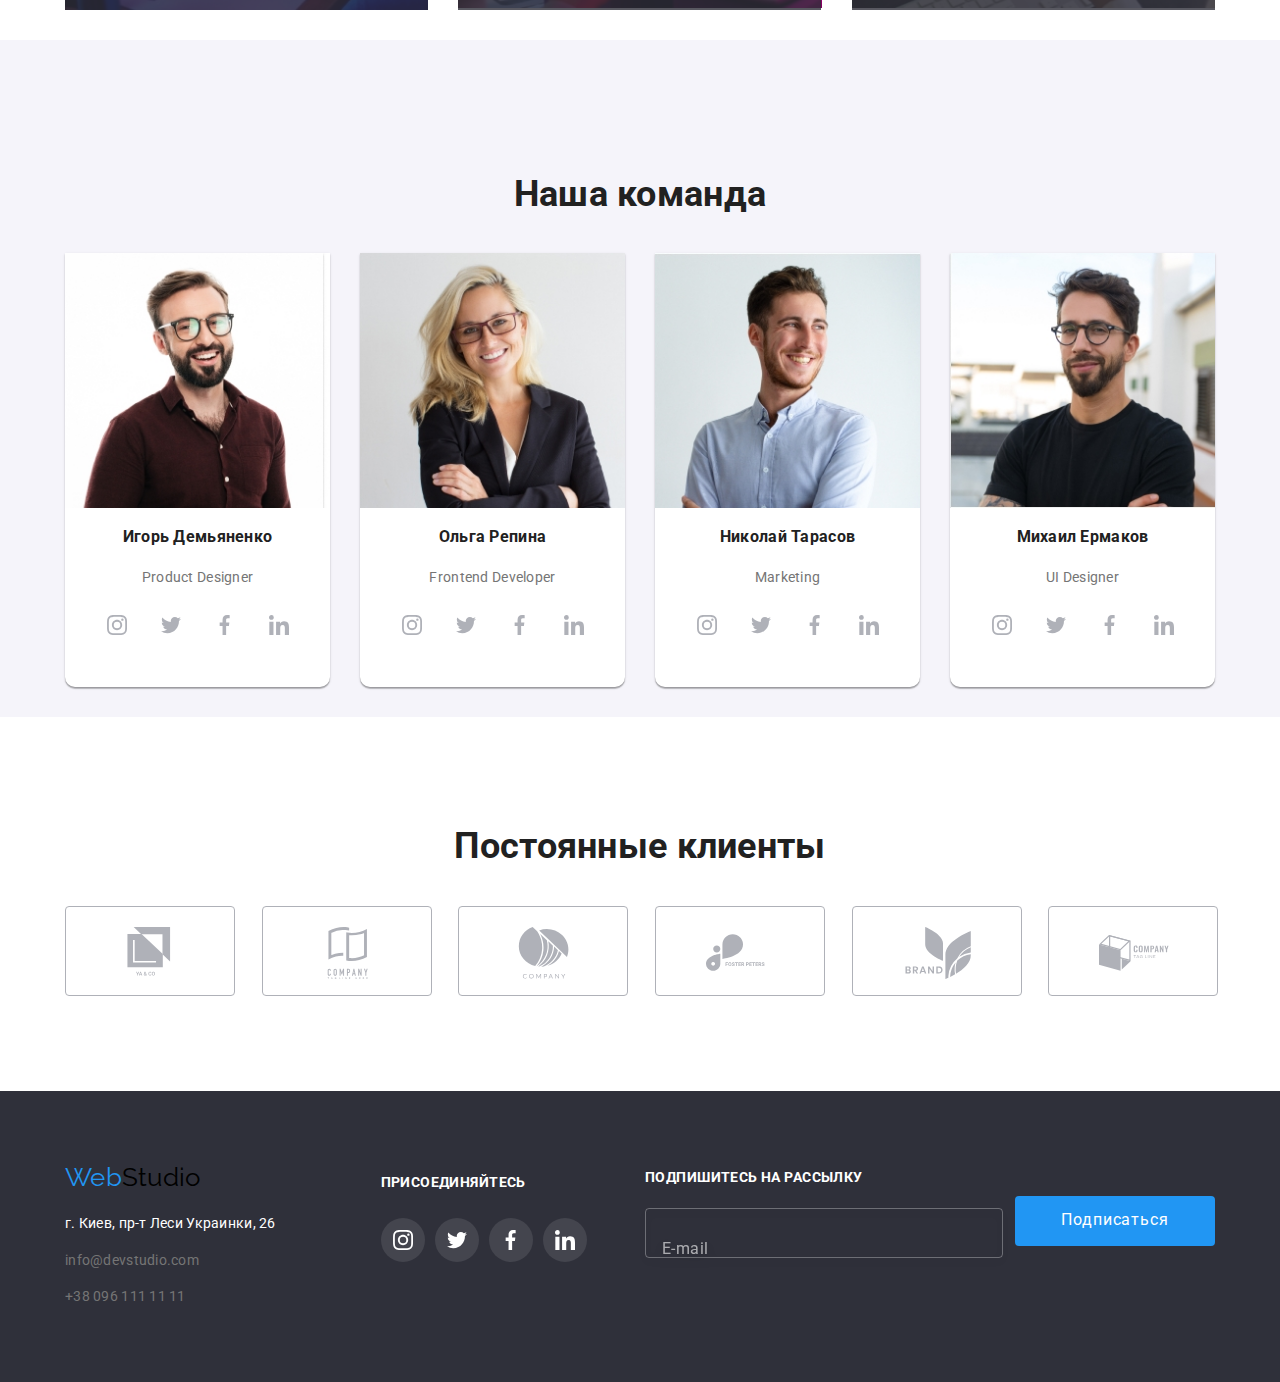
==== commit 2b95d3fb: "Added positioning for the shape in the footer" ====
--- a/index.html
+++ b/index.html
@@ -425,13 +425,18 @@
                 </ul>
 
             </div>
-            <form class="modal-form-footer">
-                <label class="form-field-label">
-                    <span class="form-field-title">Подпишитесь на рассылку</span>
-                    <input type="email" name="user-email" class="form-field" placeholder="E-mail" />
-                </label>
-                <button type="submit" class="btn-submit">Подписаться</button>
-            </form>
+            <div>
+                <form class="modal-form-footer">
+                    <label class="modal-form-footer-label">
+                        <span class="modal-form-footer-title">Подпишитесь на рассылку</span>
+                        <div class="form-footer-field">
+                            <input type="email" name="user-email" class="form-footer-hint form-footer-field"
+                                placeholder="E-mail" />
+                        </div>
+                    </label>
+                    <button type="submit" class="btn-submit">Подписаться</button>
+                </form>
+            </div>
         </div>
 
     </footer>
--- a/css/styles.css
+++ b/css/styles.css
@@ -306,7 +306,43 @@
   width: 11px;
   height: 11px;
 }
-
+.modal-form-footer {
+  display: flex;
+  margin-top: 75px;
+}
+.modal-form-footer-title {
+  font-weight: bold;
+  font-size: 14px;
+  line-height: 16px;
+  letter-spacing: 0.03em;
+  text-transform: uppercase;
+  color: var(--white-color);
+}
+.form-footer-field {
+  width: 358px;
+  height: 50px;
+  border: 1px solid rgba(255, 255, 255, 0.3);
+  box-sizing: border-box;
+  filter: drop-shadow(0px 4px 4px rgba(0, 0, 0, 0.15));
+  border-radius: 4px;
+  background-color: transparent;
+  margin-top: 20px;
+  margin-right: 12px;
+}
+.form-footer-field::placeholder {
+  font-size: 16px;
+  line-height: 20px;
+  align-items: center;
+  letter-spacing: 0.03em;
+  color: rgba(255, 255, 255, 0.6);
+}
+.form-footer-hint {
+  border: 0px;
+  padding: 0px;
+  margin-top: 15px;
+  margin-left: 16px;
+  margin-bottom: 15px;
+}
 .sorter {
   display: flex;
   justify-content: center;
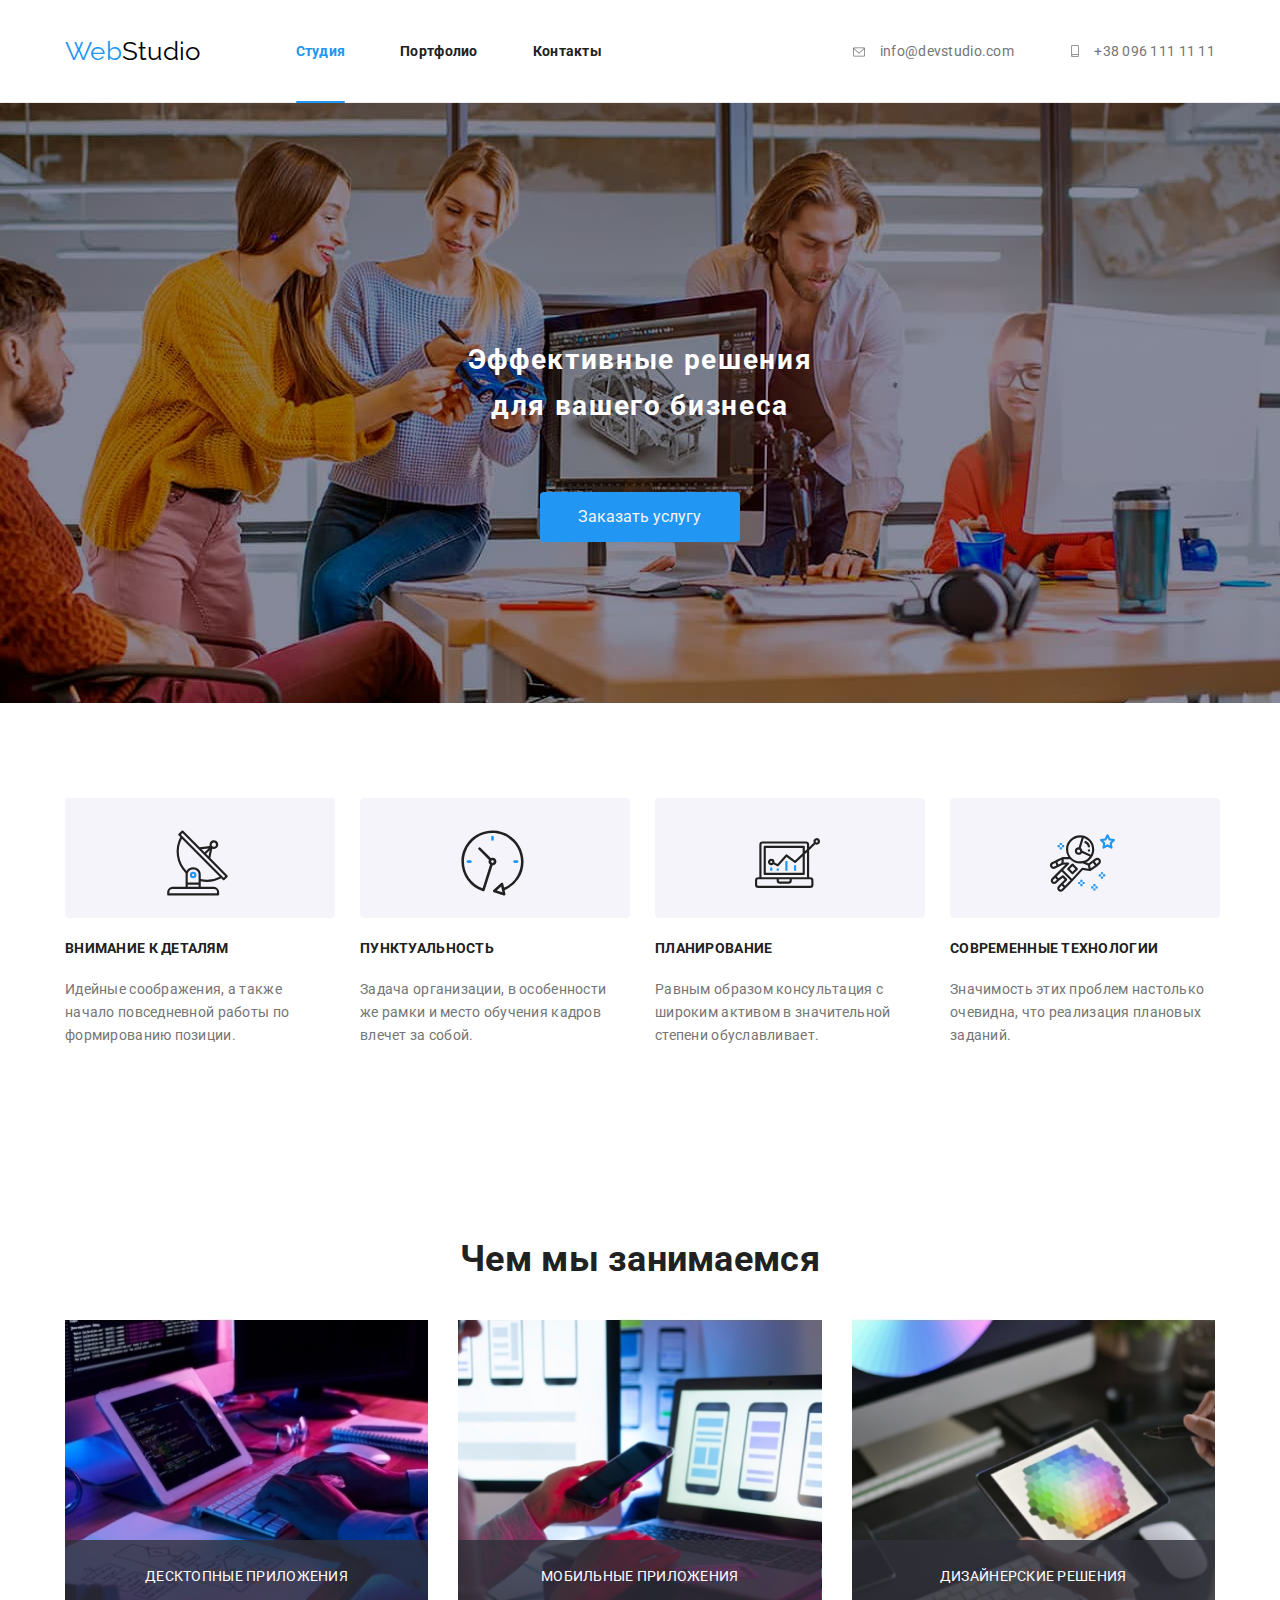
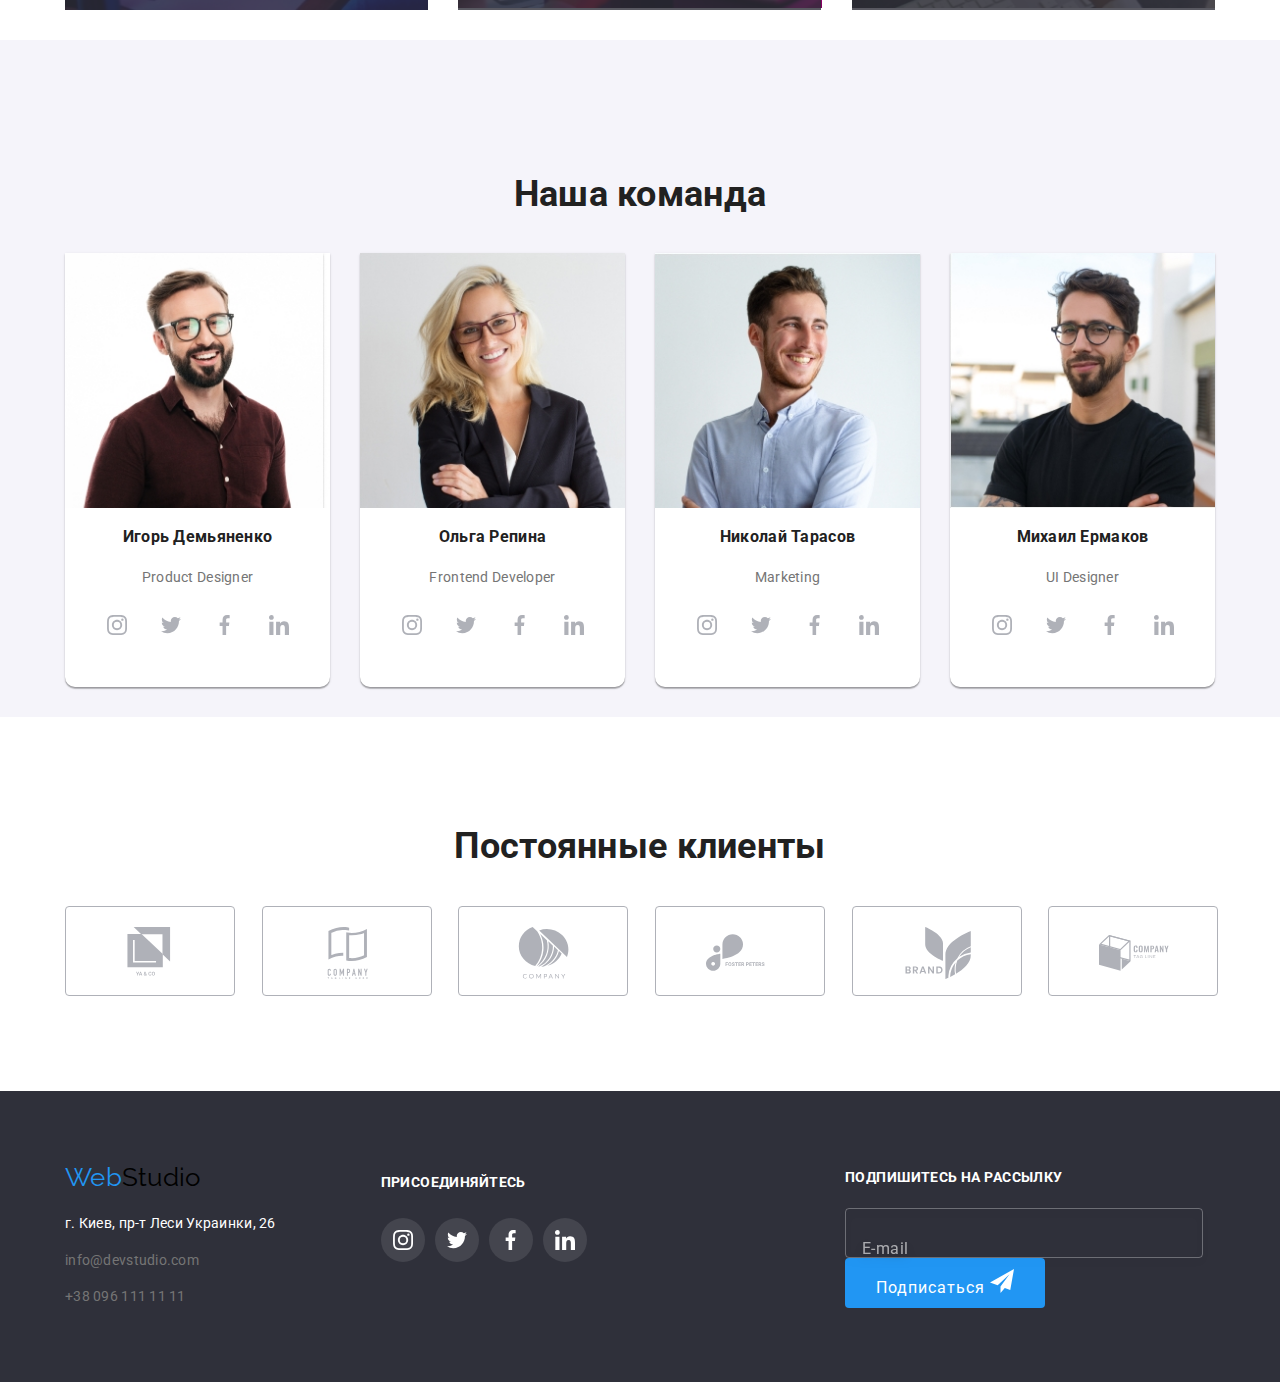
==== commit d7a66625: "Styles update" ====
--- a/index.html
+++ b/index.html
@@ -425,8 +425,8 @@
                 </ul>
 
             </div>
-            <div>
-                <form class="modal-form-footer">
+            <div class="modal-form-footer">
+                <form>
                     <label class="modal-form-footer-label">
                         <span class="modal-form-footer-title">Подпишитесь на рассылку</span>
                         <div class="form-footer-field">
@@ -434,7 +434,12 @@
                                 placeholder="E-mail" />
                         </div>
                     </label>
-                    <button type="submit" class="btn-submit">Подписаться</button>
+                    <button type="submit" class="btn-submit">
+                        <span class="btn-submit-text">Подписаться</span>
+                        <svg class="modal-footer-icon">
+                            <use href="./img/speite-for-forms.svg#modal-send-icon"></use>
+                        </svg>
+                    </button>
                 </form>
             </div>
         </div>
--- a/css/styles.css
+++ b/css/styles.css
@@ -279,9 +279,7 @@
 .btn-submit {
   width: 200px;
   height: 50px;
-  margin-top: 30px;
-  margin-left: auto;
-  margin-right: auto;
+
   background-color: var(--assent-color);
   border: none;
   color: var(--white-color);
@@ -289,6 +287,8 @@
   border-radius: 4px;
   text-align: center;
   letter-spacing: 0.06em;
+}
+.btn-submit-text {
 }
 .btn-modal {
   position: absolute;
@@ -343,6 +343,11 @@
   margin-left: 16px;
   margin-bottom: 15px;
 }
+.modal-footer-icon {
+  width: 24px;
+  height: 24px;
+  fill: var(--white-color);
+}
 .sorter {
   display: flex;
   justify-content: center;
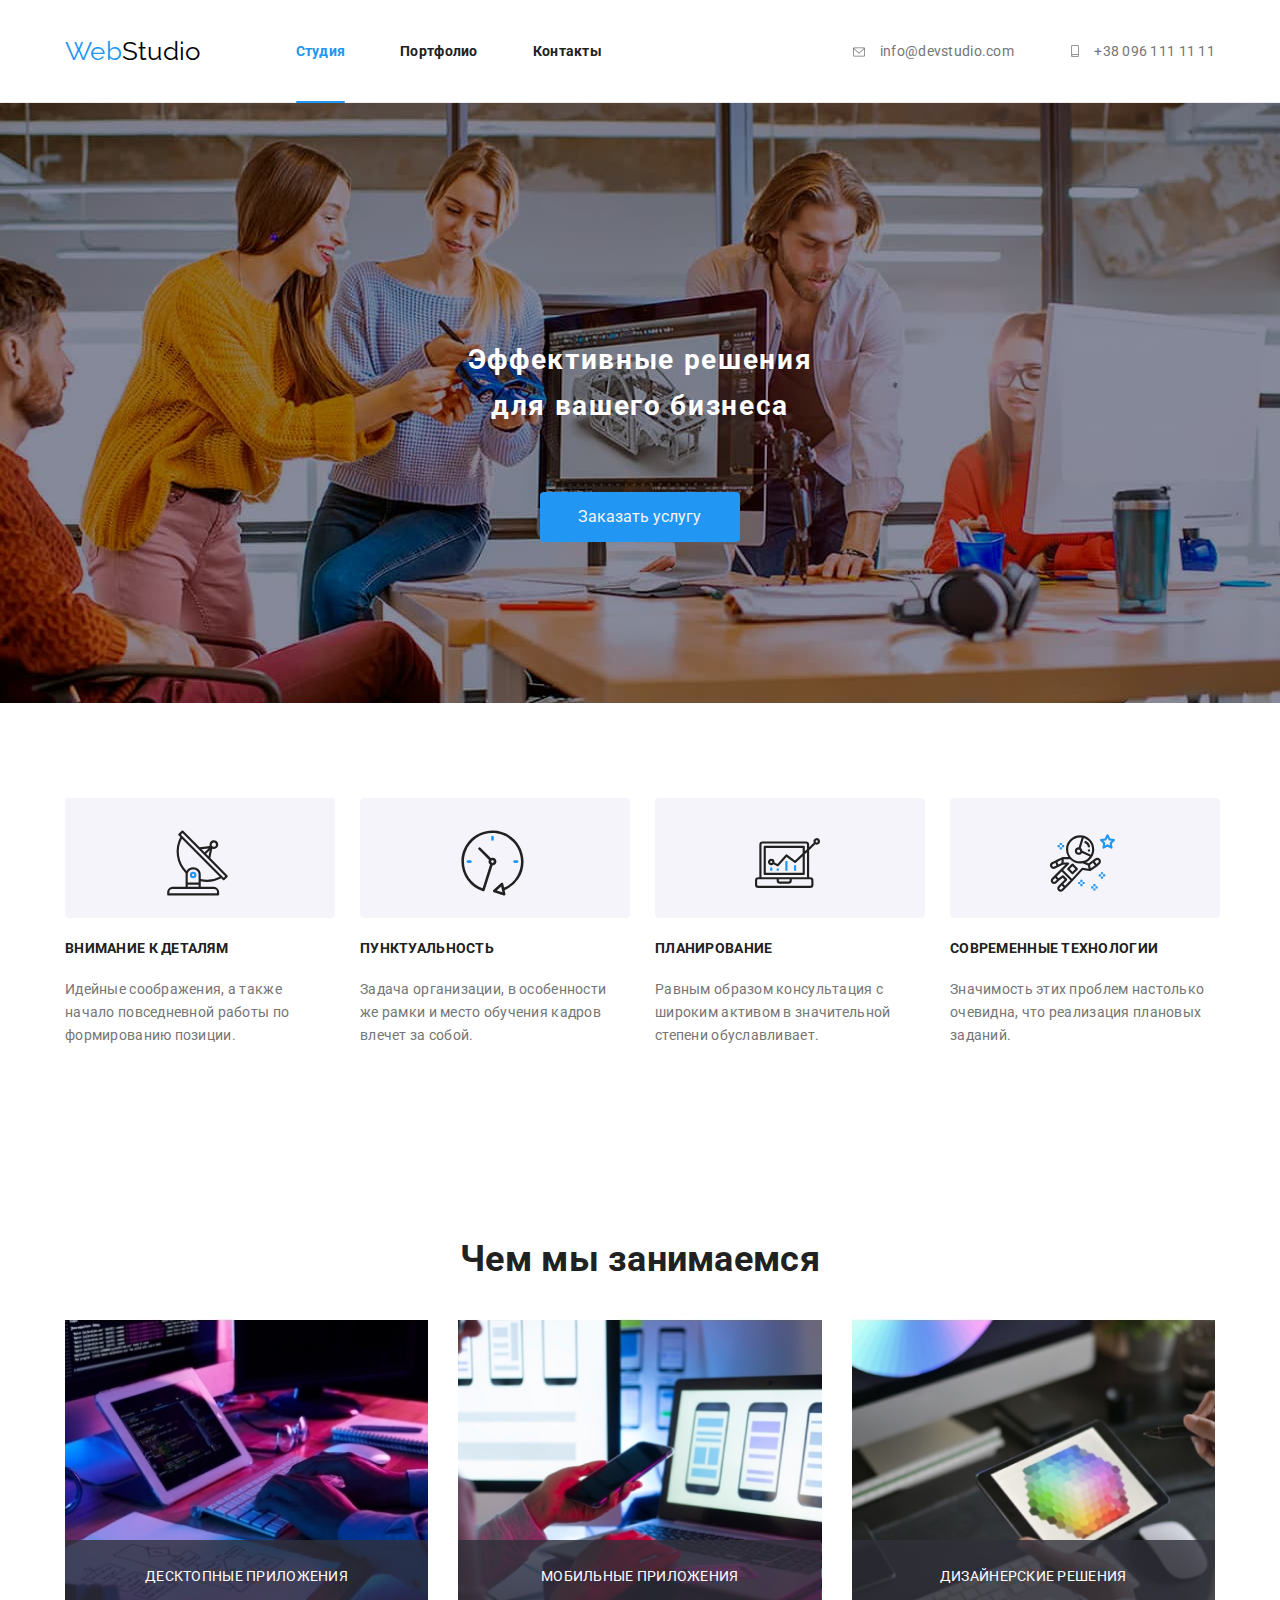
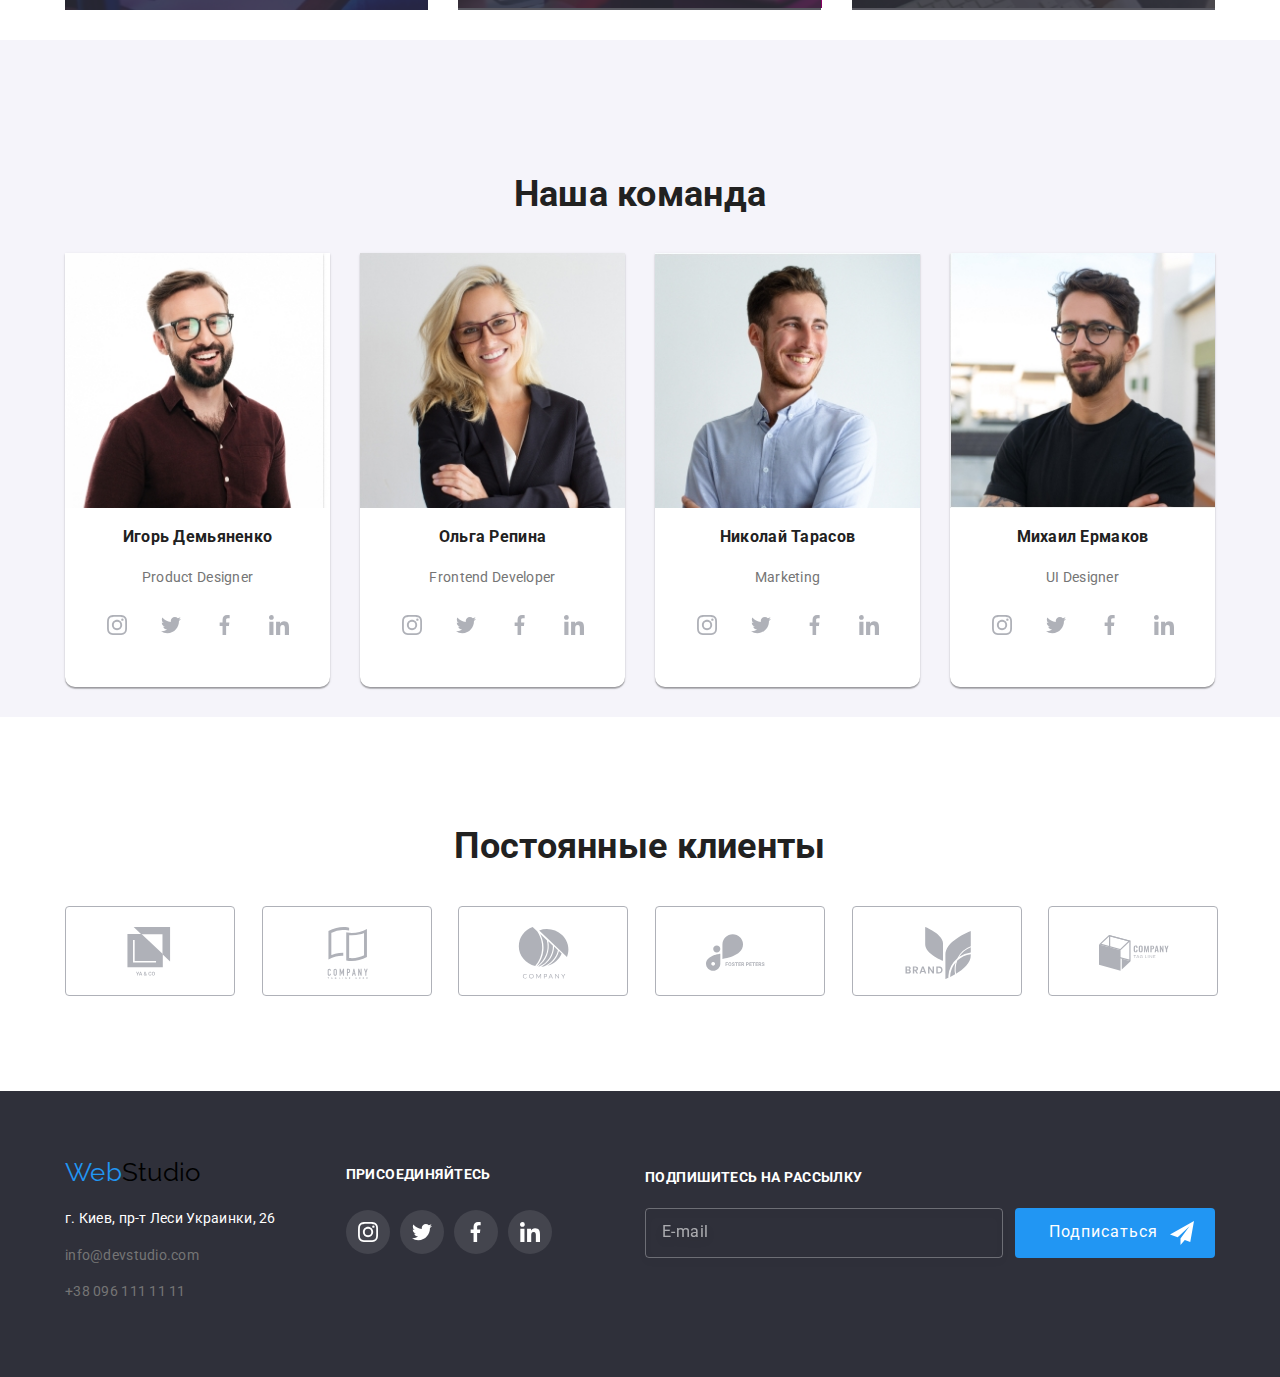
==== commit 07ae50f0: "Completed form in the footer" ====
--- a/index.html
+++ b/index.html
@@ -425,13 +425,12 @@
                 </ul>
 
             </div>
-            <div class="modal-form-footer">
-                <form>
+            <div>
+                <form class="modal-form-footer">
                     <label class="modal-form-footer-label">
                         <span class="modal-form-footer-title">Подпишитесь на рассылку</span>
                         <div class="form-footer-field">
-                            <input type="email" name="user-email" class="form-footer-hint form-footer-field"
-                                placeholder="E-mail" />
+                            <input type="email" name="user-email" class="form-footer-hint" placeholder="E-mail" />
                         </div>
                     </label>
                     <button type="submit" class="btn-submit">
--- a/css/styles.css
+++ b/css/styles.css
@@ -277,9 +277,10 @@
   vertical-align: middle;
 }
 .btn-submit {
+  display: flex;
   width: 200px;
   height: 50px;
-
+  margin-top: 42px;
   background-color: var(--assent-color);
   border: none;
   color: var(--white-color);
@@ -289,6 +290,11 @@
   letter-spacing: 0.06em;
 }
 .btn-submit-text {
+  margin-top: auto;
+  margin-bottom: auto;
+  margin-left: 28px;
+  margin-right: 0px;
+  padding-right: 12px;
 }
 .btn-modal {
   position: absolute;
@@ -329,7 +335,7 @@
   margin-top: 20px;
   margin-right: 12px;
 }
-.form-footer-field::placeholder {
+.form-footer-hint::placeholder {
   font-size: 16px;
   line-height: 20px;
   align-items: center;
@@ -337,15 +343,22 @@
   color: rgba(255, 255, 255, 0.6);
 }
 .form-footer-hint {
+  width: 330px;
   border: 0px;
   padding: 0px;
   margin-top: 15px;
   margin-left: 16px;
+  margin-right: 0px;
   margin-bottom: 15px;
+  background-color: transparent;
 }
 .modal-footer-icon {
   width: 24px;
   height: 24px;
+  margin-top: auto;
+  margin-bottom: auto;
+  margin-right: 0px;
+  padding-right: 0px;
   fill: var(--white-color);
 }
 .sorter {
@@ -644,12 +657,15 @@
   margin-right: 0;
 }
 .contacts-box {
-  margin-top: 65px;
+  margin-top: 60px;
   margin-bottom: 60px;
 }
 .sl {
-  padding-top: 80px;
-  padding-left: 85px;
+  width: 206px;
+  padding-top: 72px;
+  margin-left: 50px;
+  padding-left: 0px;
+  padding-right: 0px;
 }
 .sl-title {
   color: var(--white-color);
@@ -661,7 +677,6 @@
 }
 .sl-list {
   display: flex;
-  flex-wrap: wrap;
   margin-top: 25px;
 }
 
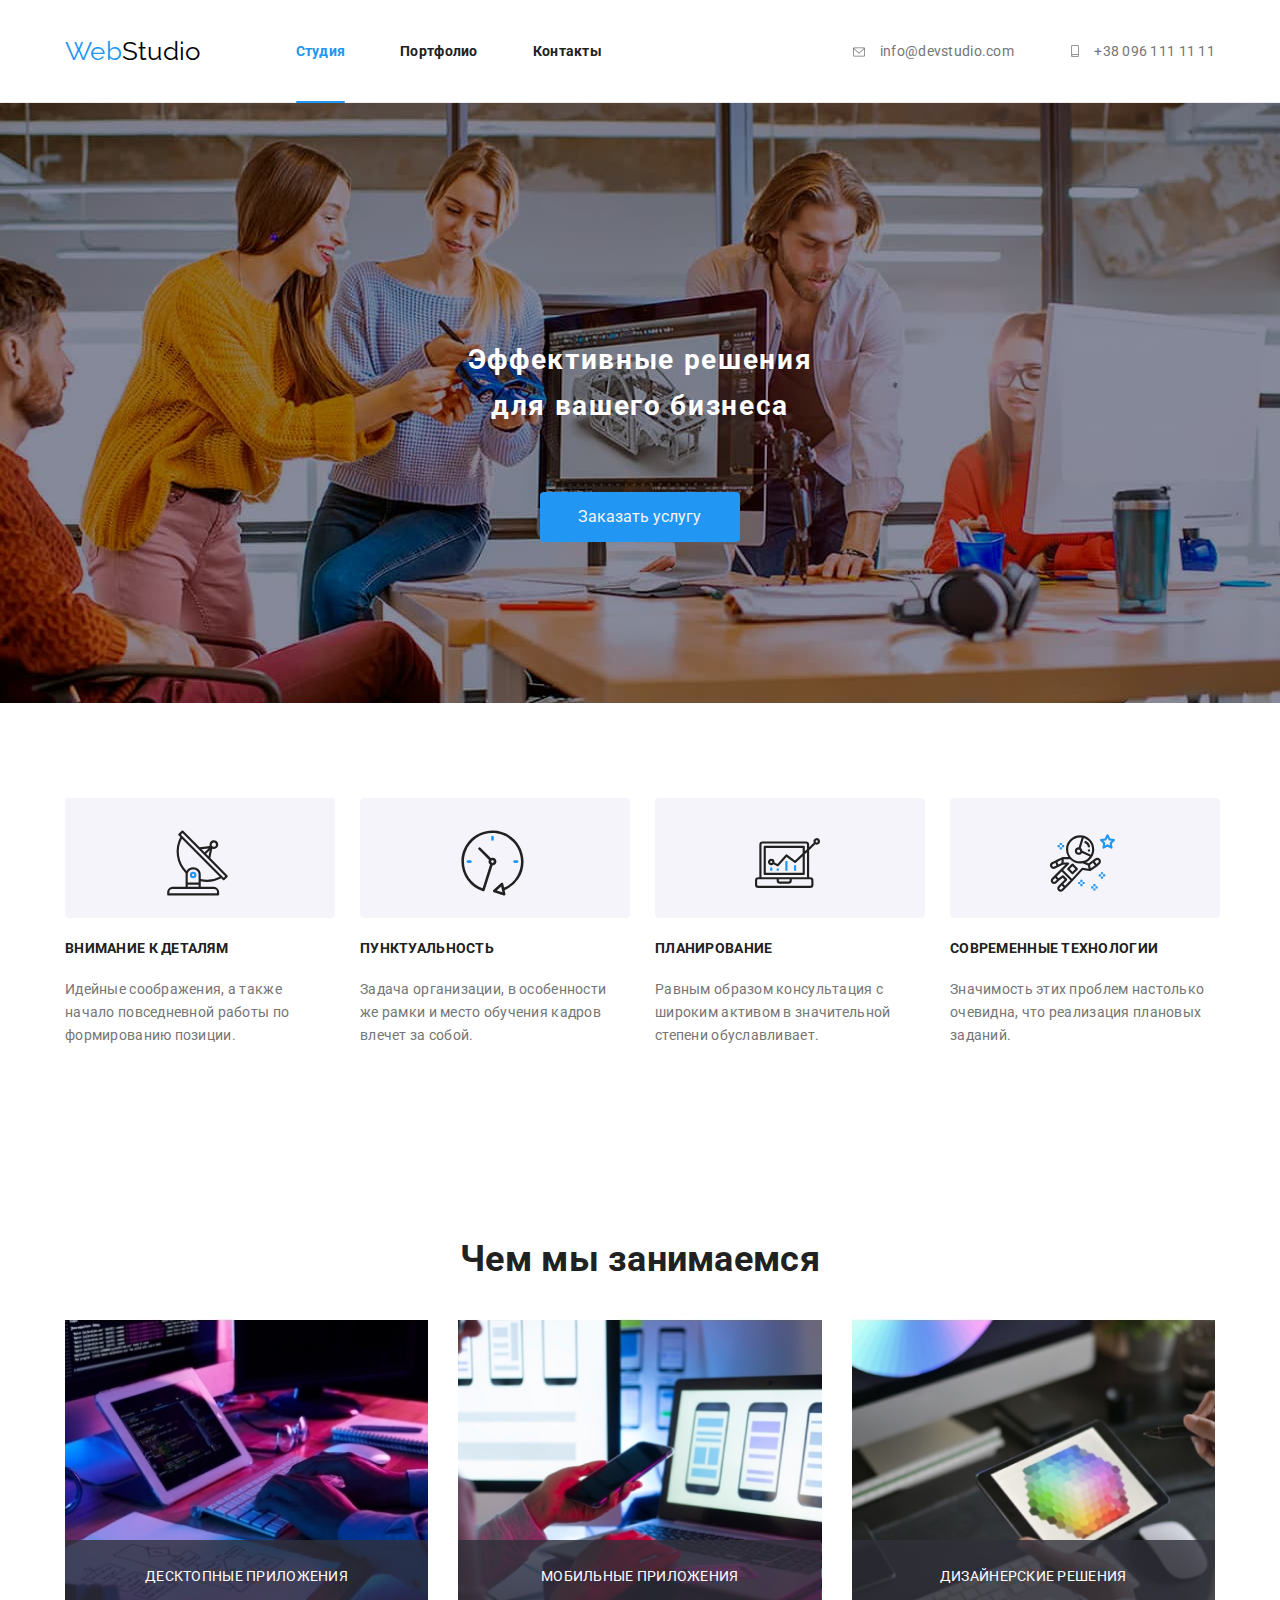
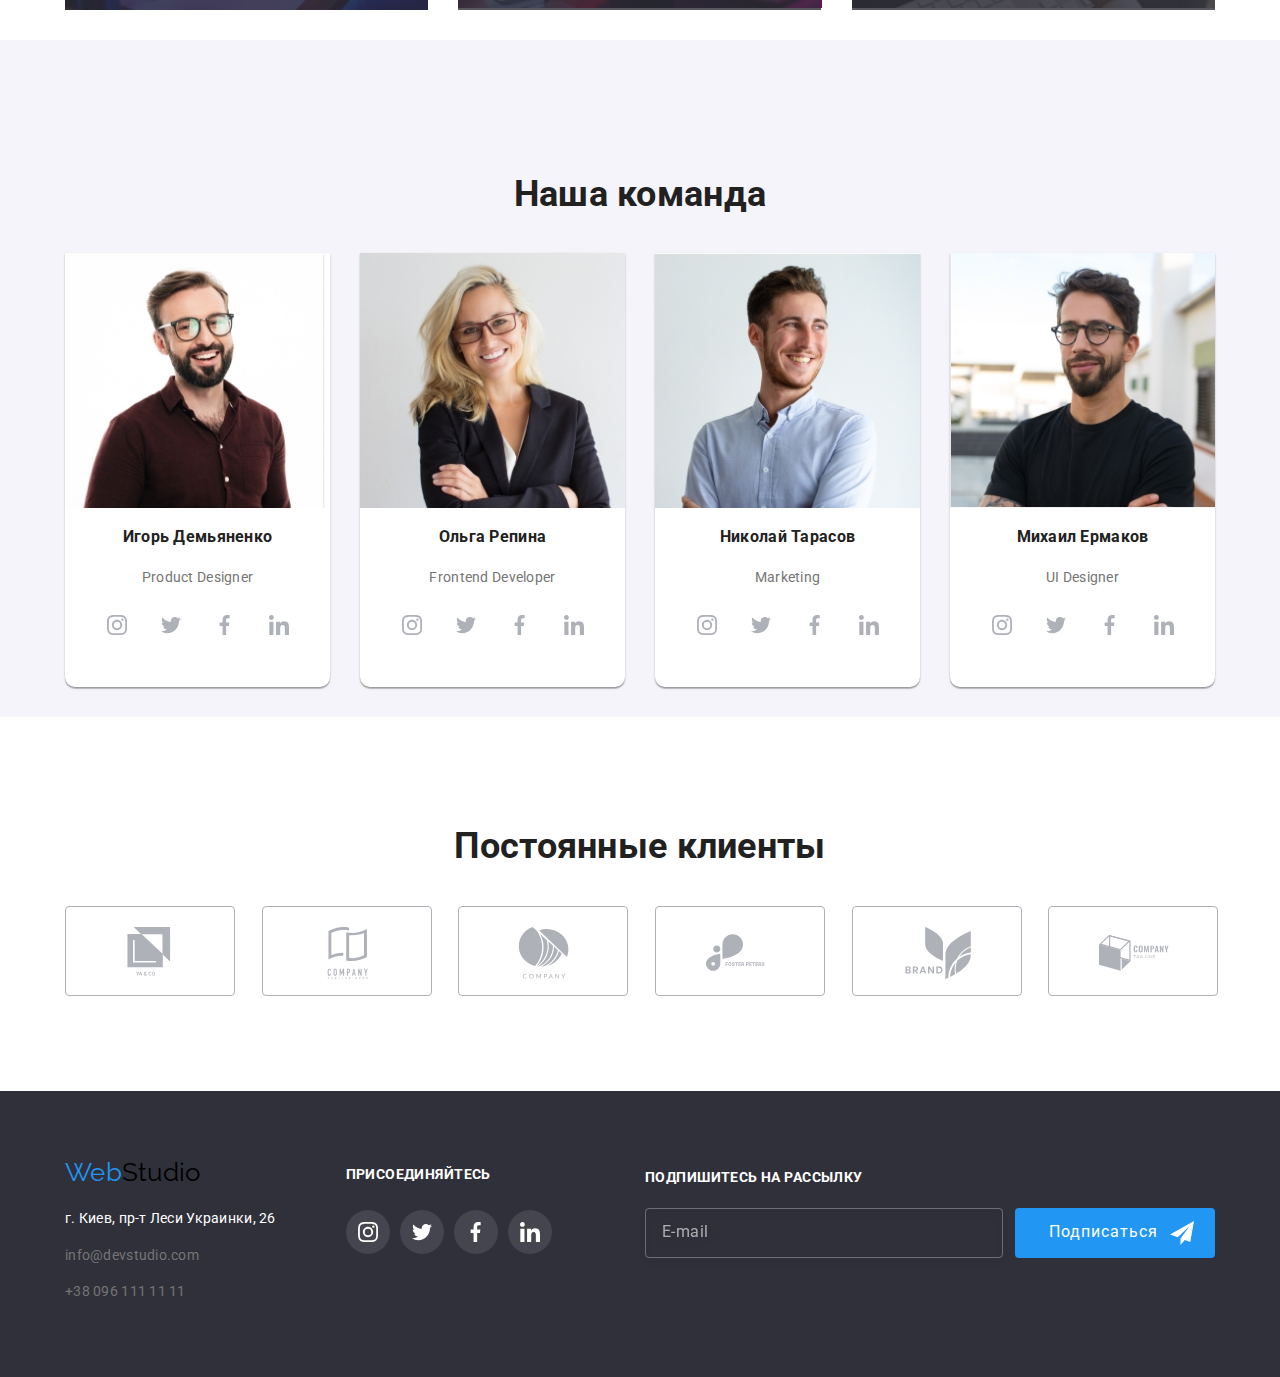
==== commit 93d786be: "Styles for regular customers updated" ====
--- a/index.html
+++ b/index.html
@@ -325,42 +325,42 @@
                     <li class="customers-item">
                         <a class="customers-link" href="#">
                             <svg class="customers-logo">
-                                <use href="./img/symbol-defs.svg#customers-logo-01"></use>
+                                <use href="./img/sprite-customers.svg#customers-logo-01"></use>
                             </svg>
                         </a>
                     </li>
                     <li class="customers-item">
                         <a class="customers-link" href="">
                             <svg class="customers-logo">
-                                <use href="./img/symbol-defs.svg#customers-logo-02"></use>
+                                <use href="./img/sprite-customers.svg#customers-logo-02"></use>
                             </svg>
                         </a>
                     </li>
                     <li class="customers-item">
                         <a class="customers-link" href="#">
                             <svg class="customers-logo">
-                                <use href="./img/symbol-defs.svg#customers-logo-03"></use>
+                                <use href="./img/sprite-customers.svg#customers-logo-03"></use>
                             </svg>
                         </a>
                     </li>
                     <li class="customers-item">
                         <a class="customers-link" href="#">
                             <svg class="customers-logo">
-                                <use href="./img/symbol-defs.svg#customers-logo-04"></use>
+                                <use href="./img/sprite-customers.svg#customers-logo-04"></use>
                             </svg>
                         </a>
                     </li>
                     <li class="customers-item">
                         <a class="customers-link" href="#">
                             <svg class="customers-logo">
-                                <use href="./img/symbol-defs.svg#customers-logo-05"></use>
+                                <use href="./img/sprite-customers.svg#customers-logo-05"></use>
                             </svg>
                         </a>
                     </li>
                     <li class="customers-item">
                         <a class="customers-link" href="#">
                             <svg class="customers-logo">
-                                <use href="./img/symbol-defs.svg#customers-logo-06"></use>
+                                <use href="./img/sprite-customers.svg#customers-logo-06"></use>
                             </svg>
                         </a>
                     </li>
--- a/css/styles.css
+++ b/css/styles.css
@@ -635,7 +635,7 @@
   display: block;
   text-decoration: none;
 }
-
+.customers-link:focus,
 .customers-link:hover {
   border: 1px solid var(--assent-color);
   transition: 250ms cubic-bezier(0.4, 0, 0.2, 1);
@@ -648,6 +648,13 @@
   height: 52px;
   margin-top: 20px;
   margin-left: 50px;
+  fill: #afb1b8;
+}
+.customers-link:focus .customers-logo,
+.customers-link:hover .customers-logo {
+  fill: var(--assent-color);
+  transition: 250ms cubic-bezier(0.4, 0, 0.2, 1);
+  outline: transparent;
 }
 .customers-item {
   width: calc((100% - 30px * 5) / 6);
